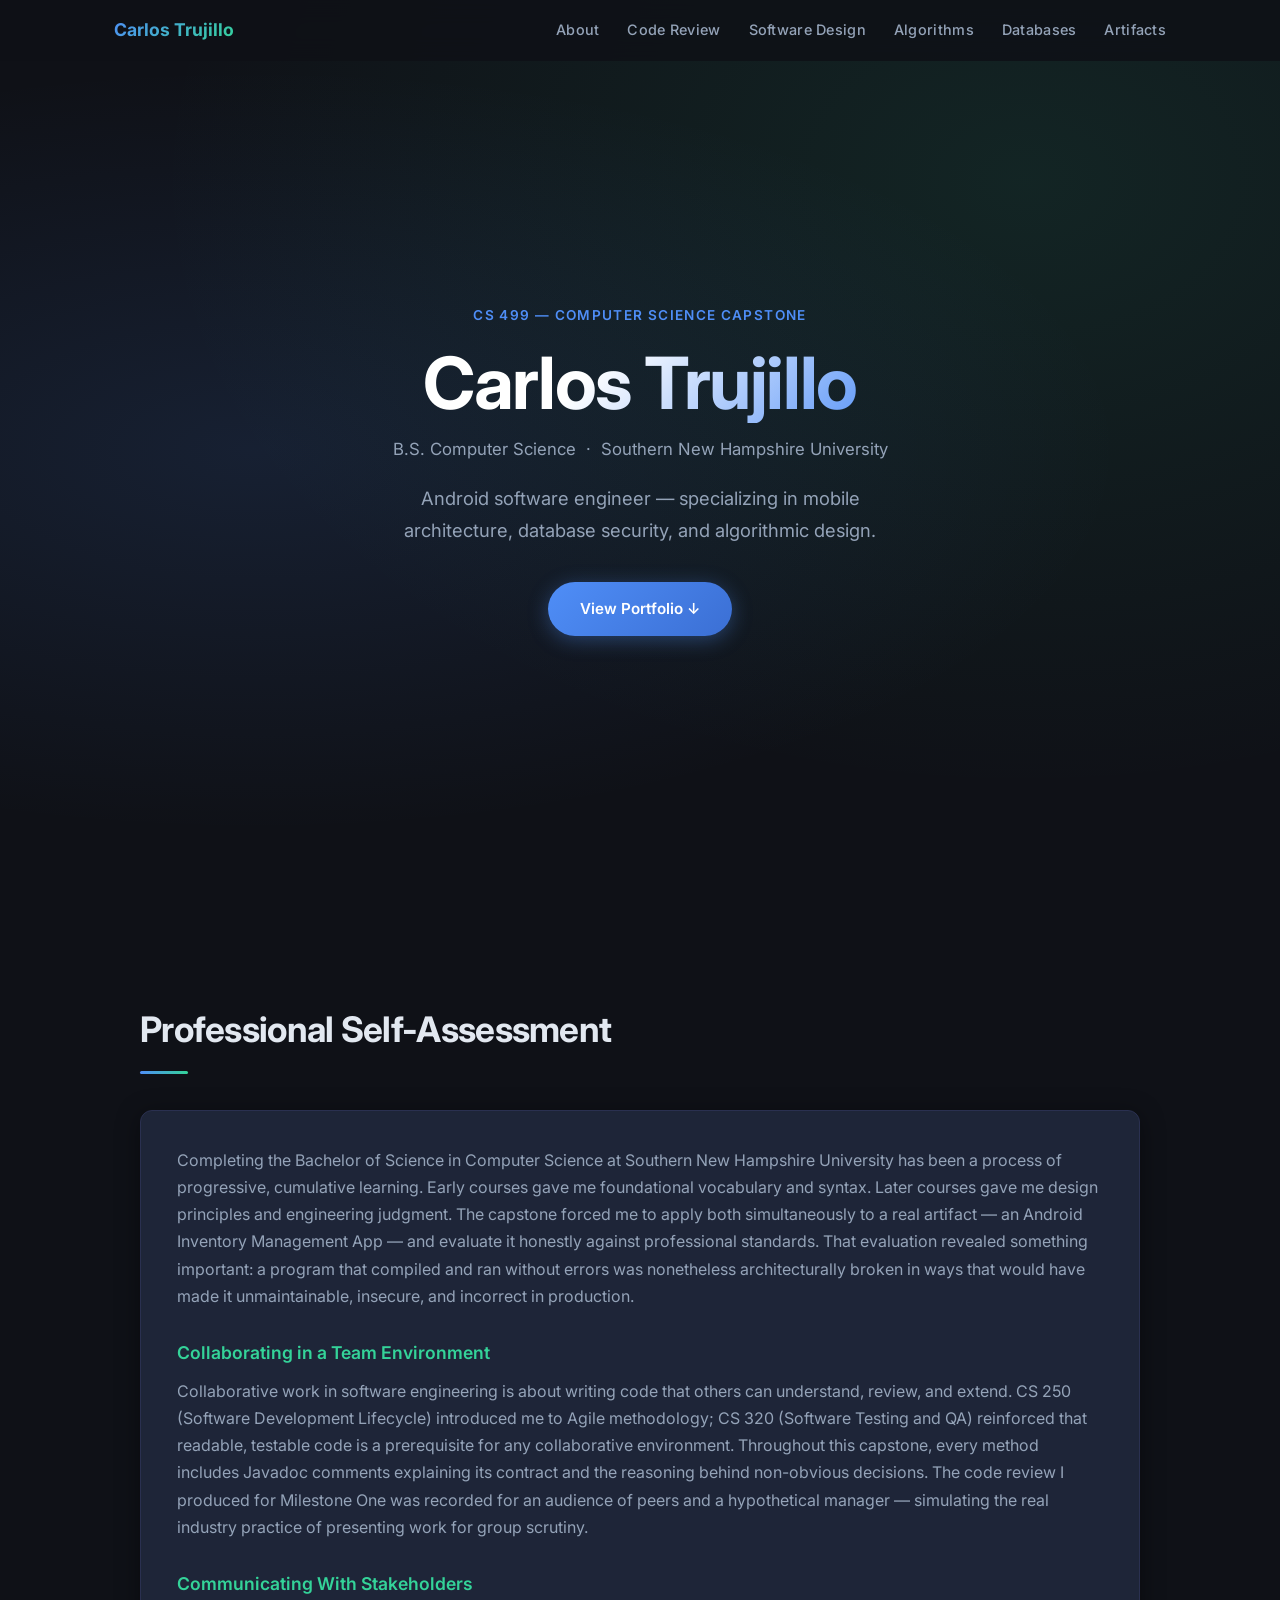
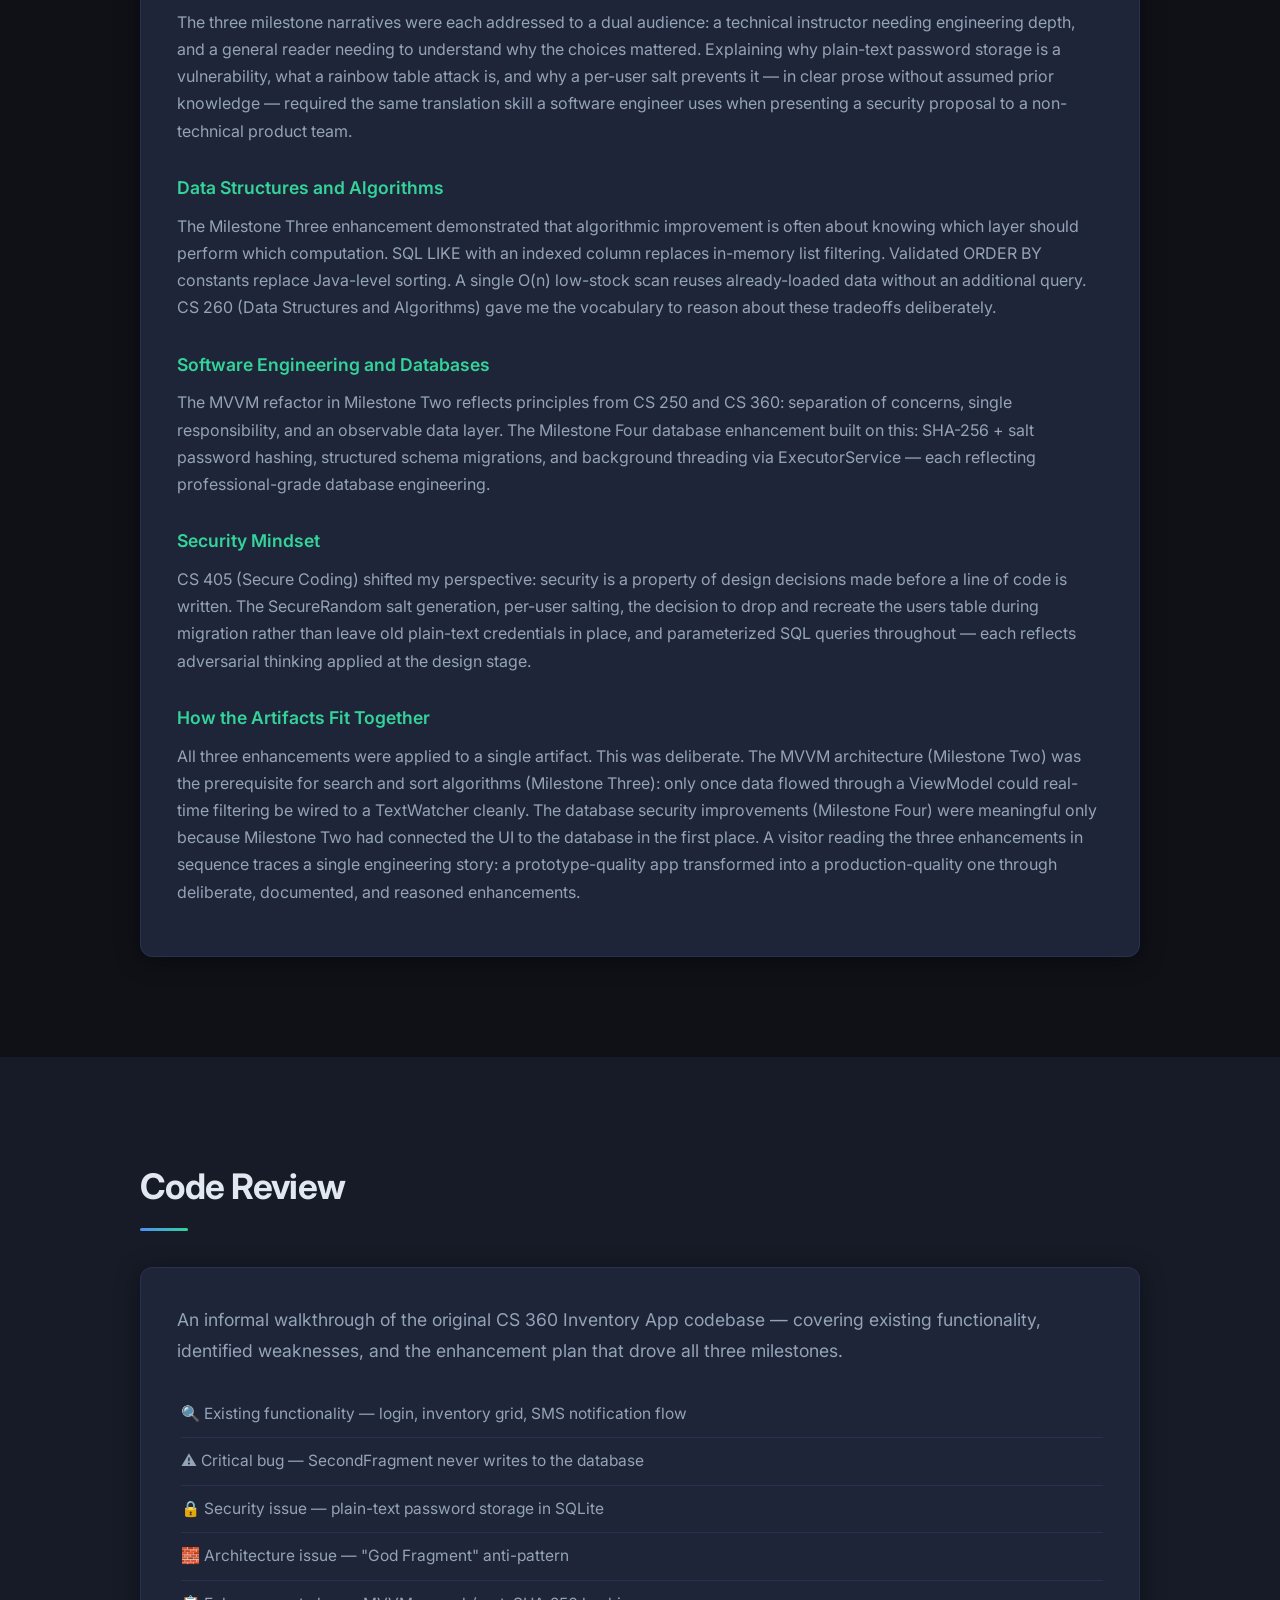
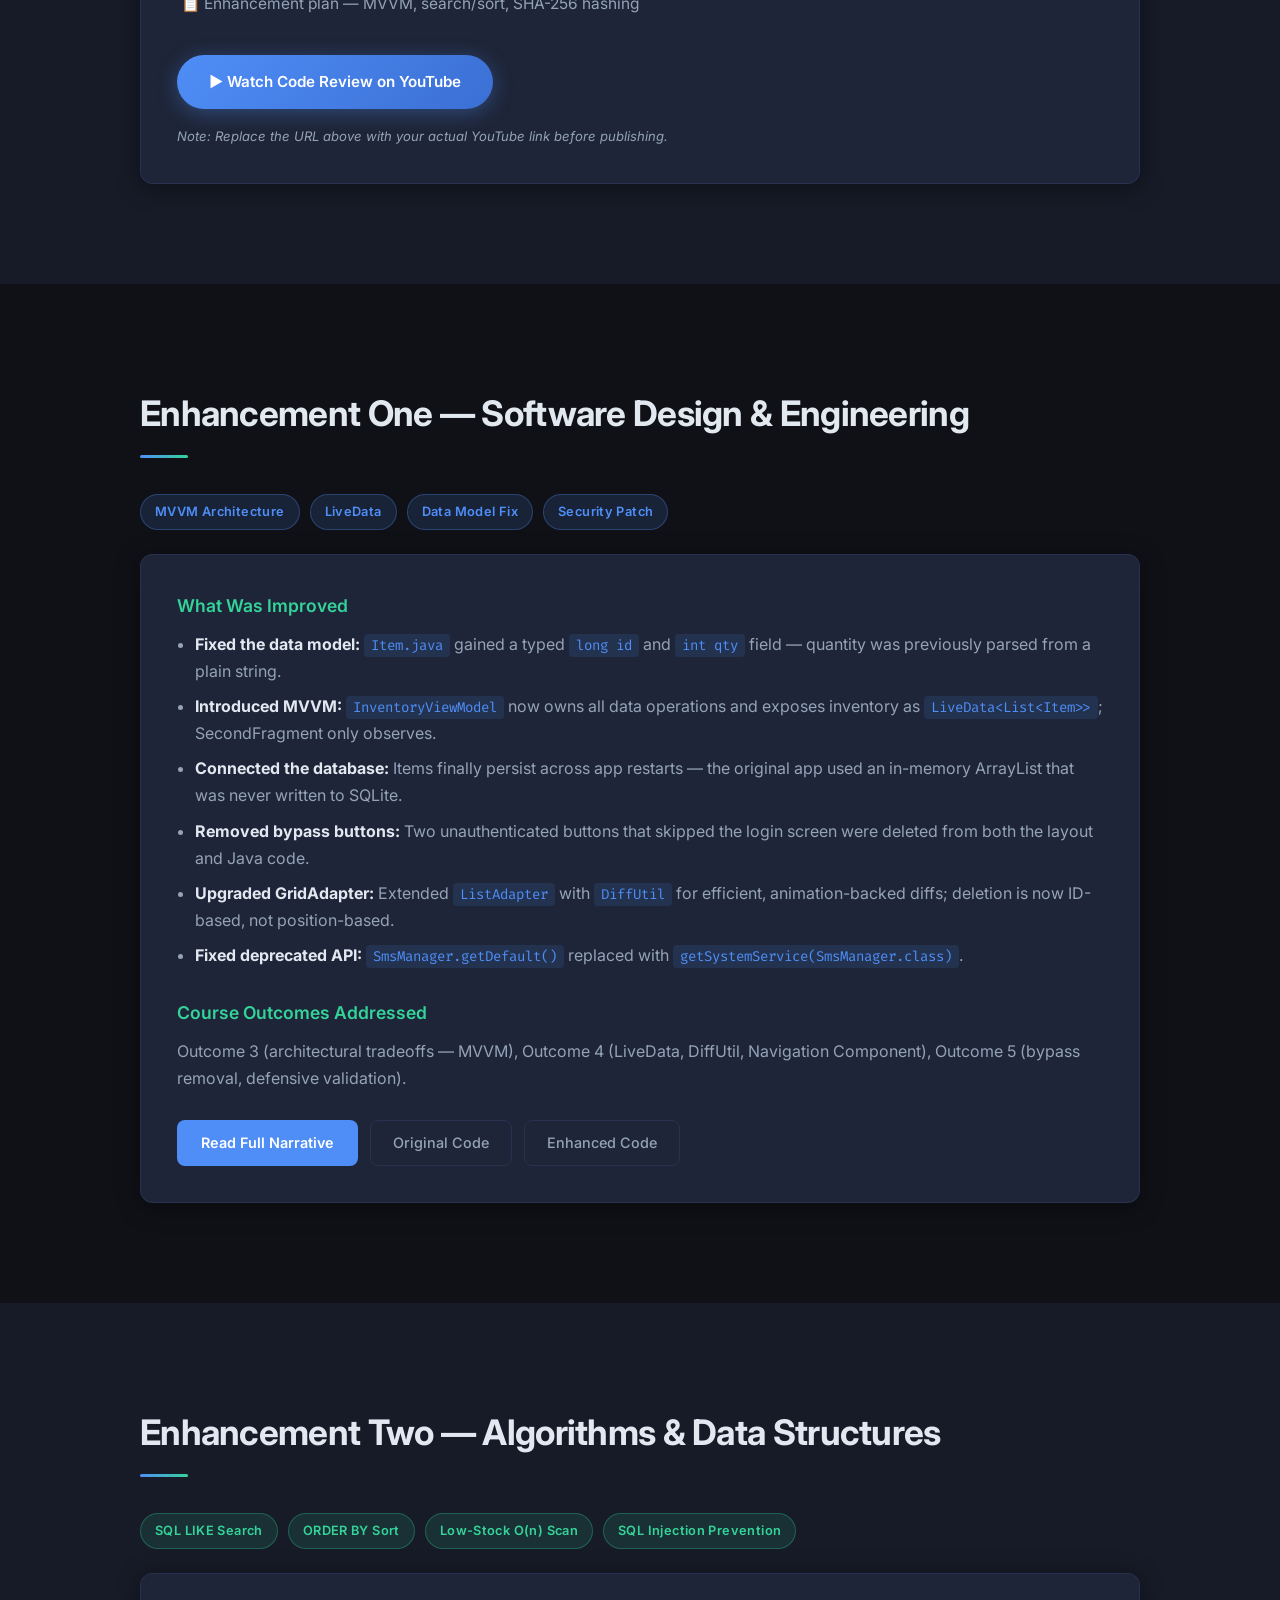
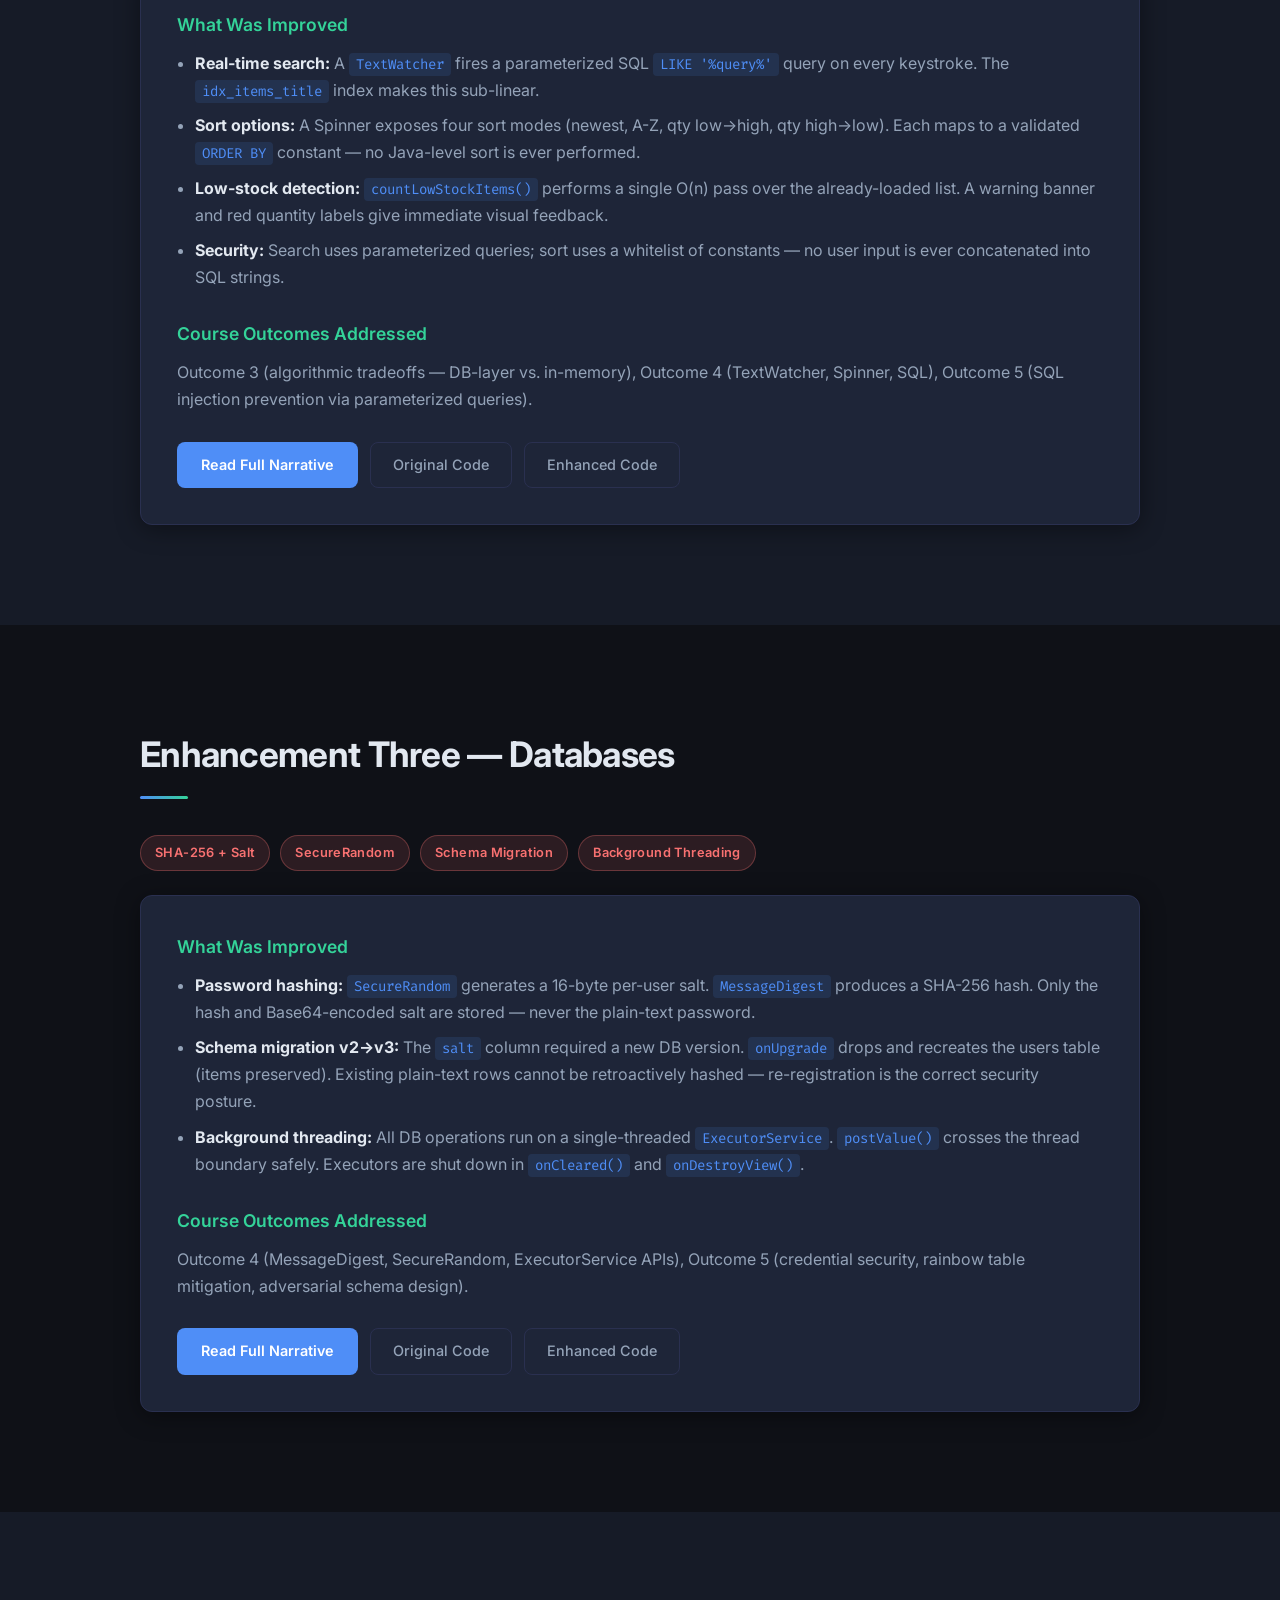
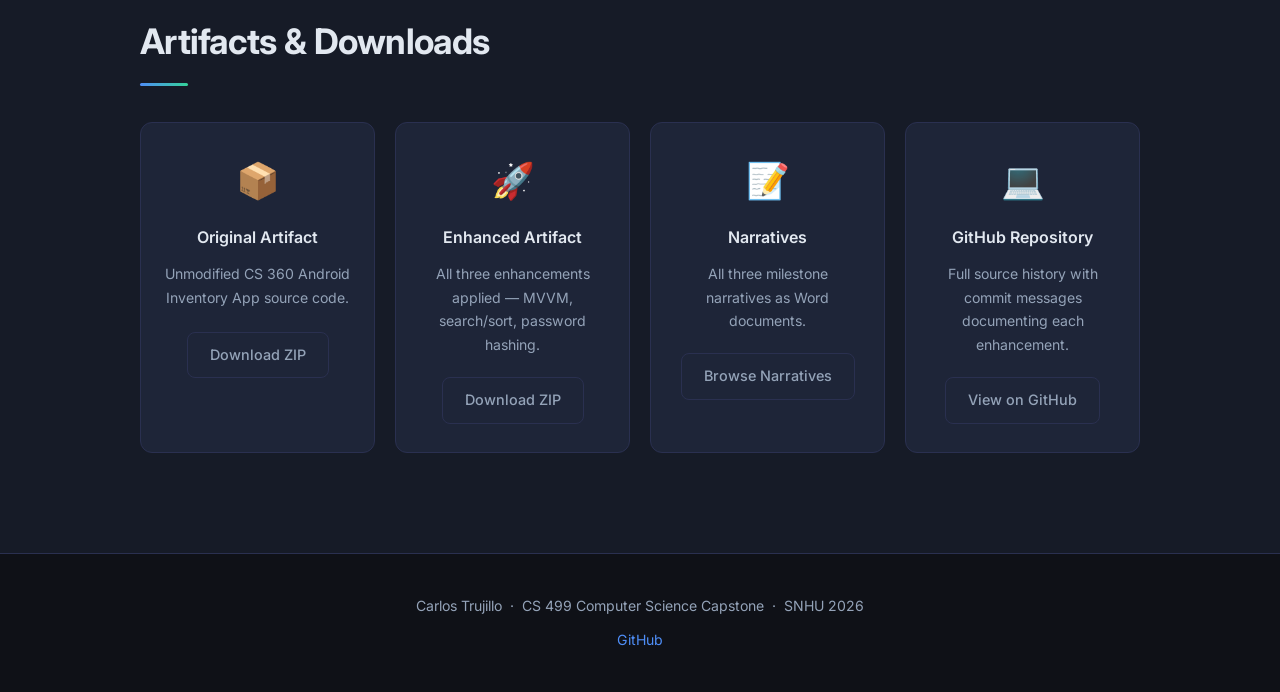
==== docs/index.html @ 8b55c172 "Fix GitHub Pages: move docs/ to repo root so /docs path resolves correctly" ====
<!DOCTYPE html>
<html lang="en">
<head>
  <meta charset="UTF-8" />
  <meta name="viewport" content="width=device-width, initial-scale=1.0" />
  <meta name="description" content="Carlos Trujillo — CS 499 Computer Science Capstone ePortfolio. Android Inventory App enhanced with MVVM, search algorithms, and database security." />
  <title>Carlos Trujillo | CS 499 ePortfolio</title>
  <link rel="preconnect" href="https://fonts.googleapis.com" />
  <link href="https://fonts.googleapis.com/css2?family=Inter:wght@300;400;600;700&family=Fira+Code:wght@400;500&display=swap" rel="stylesheet" />
  <link rel="stylesheet" href="style.css" />
</head>
<body>

  <!-- ── NAV ── -->
  <nav class="navbar" id="navbar">
    <div class="nav-inner">
      <span class="nav-brand">Carlos Trujillo</span>
      <button class="nav-toggle" id="navToggle" aria-label="Toggle menu">&#9776;</button>
      <ul class="nav-links" id="navLinks">
        <li><a href="#about">About</a></li>
        <li><a href="#code-review">Code Review</a></li>
        <li><a href="#enhancement-1">Software Design</a></li>
        <li><a href="#enhancement-2">Algorithms</a></li>
        <li><a href="#enhancement-3">Databases</a></li>
        <li><a href="#artifacts">Artifacts</a></li>
      </ul>
    </div>
  </nav>

  <!-- ── HERO ── -->
  <header class="hero">
    <div class="hero-content">
      <p class="hero-tag">CS 499 — Computer Science Capstone</p>
      <h1>Carlos Trujillo</h1>
      <p class="hero-sub">B.S. Computer Science &nbsp;·&nbsp; Southern New Hampshire University</p>
      <p class="hero-desc">
        Android software engineer — specializing in mobile architecture,
        database security, and algorithmic design.
      </p>
      <a href="#about" class="btn-primary">View Portfolio ↓</a>
    </div>
  </header>

  <!-- ── PROFESSIONAL SELF-ASSESSMENT ── -->
  <section id="about" class="section">
    <div class="container">
      <h2 class="section-title">Professional Self-Assessment</h2>
      <div class="card prose">

        <p>
          Completing the Bachelor of Science in Computer Science at Southern New Hampshire
          University has been a process of progressive, cumulative learning. Early courses
          gave me foundational vocabulary and syntax. Later courses gave me design
          principles and engineering judgment. The capstone forced me to apply both
          simultaneously to a real artifact — an Android Inventory Management App —
          and evaluate it honestly against professional standards. That evaluation revealed
          something important: a program that compiled and ran without errors was
          nonetheless architecturally broken in ways that would have made it unmaintainable,
          insecure, and incorrect in production.
        </p>

        <h3>Collaborating in a Team Environment</h3>
        <p>
          Collaborative work in software engineering is about writing code that others
          can understand, review, and extend. CS 250 (Software Development Lifecycle)
          introduced me to Agile methodology; CS 320 (Software Testing and QA) reinforced
          that readable, testable code is a prerequisite for any collaborative environment.
          Throughout this capstone, every method includes Javadoc comments explaining its
          contract and the reasoning behind non-obvious decisions. The code review I
          produced for Milestone One was recorded for an audience of peers and a
          hypothetical manager — simulating the real industry practice of presenting work
          for group scrutiny.
        </p>

        <h3>Communicating With Stakeholders</h3>
        <p>
          The three milestone narratives were each addressed to a dual audience: a
          technical instructor needing engineering depth, and a general reader needing
          to understand why the choices mattered. Explaining why plain-text password
          storage is a vulnerability, what a rainbow table attack is, and why a per-user
          salt prevents it — in clear prose without assumed prior knowledge — required
          the same translation skill a software engineer uses when presenting a security
          proposal to a non-technical product team.
        </p>

        <h3>Data Structures and Algorithms</h3>
        <p>
          The Milestone Three enhancement demonstrated that algorithmic improvement is
          often about knowing which layer should perform which computation. SQL LIKE with
          an indexed column replaces in-memory list filtering. Validated ORDER BY constants
          replace Java-level sorting. A single O(n) low-stock scan reuses already-loaded
          data without an additional query. CS 260 (Data Structures and Algorithms) gave
          me the vocabulary to reason about these tradeoffs deliberately.
        </p>

        <h3>Software Engineering and Databases</h3>
        <p>
          The MVVM refactor in Milestone Two reflects principles from CS 250 and CS 360:
          separation of concerns, single responsibility, and an observable data layer.
          The Milestone Four database enhancement built on this: SHA-256 + salt password
          hashing, structured schema migrations, and background threading via
          ExecutorService — each reflecting professional-grade database engineering.
        </p>

        <h3>Security Mindset</h3>
        <p>
          CS 405 (Secure Coding) shifted my perspective: security is a property of design
          decisions made before a line of code is written. The SecureRandom salt
          generation, per-user salting, the decision to drop and recreate the users table
          during migration rather than leave old plain-text credentials in place, and
          parameterized SQL queries throughout — each reflects adversarial thinking
          applied at the design stage.
        </p>

        <h3>How the Artifacts Fit Together</h3>
        <p>
          All three enhancements were applied to a single artifact. This was deliberate.
          The MVVM architecture (Milestone Two) was the prerequisite for search and sort
          algorithms (Milestone Three): only once data flowed through a ViewModel could
          real-time filtering be wired to a TextWatcher cleanly. The database security
          improvements (Milestone Four) were meaningful only because Milestone Two had
          connected the UI to the database in the first place. A visitor reading the
          three enhancements in sequence traces a single engineering story: a
          prototype-quality app transformed into a production-quality one through
          deliberate, documented, and reasoned enhancements.
        </p>

      </div>
    </div>
  </section>

  <!-- ── CODE REVIEW ── -->
  <section id="code-review" class="section alt">
    <div class="container">
      <h2 class="section-title">Code Review</h2>
      <div class="card">
        <p class="card-lead">
          An informal walkthrough of the original CS 360 Inventory App codebase —
          covering existing functionality, identified weaknesses, and the enhancement
          plan that drove all three milestones.
        </p>
        <ul class="review-topics">
          <li>🔍 Existing functionality — login, inventory grid, SMS notification flow</li>
          <li>⚠️ Critical bug — SecondFragment never writes to the database</li>
          <li>🔒 Security issue — plain-text password storage in SQLite</li>
          <li>🧱 Architecture issue — "God Fragment" anti-pattern</li>
          <li>📋 Enhancement plan — MVVM, search/sort, SHA-256 hashing</li>
        </ul>
        <a href="https://youtu.be/YOUR_VIDEO_ID" target="_blank" class="btn-primary" id="codeReviewBtn">
          ▶ Watch Code Review on YouTube
        </a>
        <p class="note">Note: Replace the URL above with your actual YouTube link before publishing.</p>
      </div>
    </div>
  </section>

  <!-- ── ENHANCEMENT 1: SOFTWARE DESIGN ── -->
  <section id="enhancement-1" class="section">
    <div class="container">
      <h2 class="section-title">Enhancement One — Software Design &amp; Engineering</h2>
      <div class="badge-row">
        <span class="badge badge-blue">MVVM Architecture</span>
        <span class="badge badge-blue">LiveData</span>
        <span class="badge badge-blue">Data Model Fix</span>
        <span class="badge badge-blue">Security Patch</span>
      </div>
      <div class="card prose">
        <h3>What Was Improved</h3>
        <ul>
          <li><strong>Fixed the data model:</strong> <code>Item.java</code> gained a typed <code>long id</code> and <code>int qty</code> field — quantity was previously parsed from a plain string.</li>
          <li><strong>Introduced MVVM:</strong> <code>InventoryViewModel</code> now owns all data operations and exposes inventory as <code>LiveData&lt;List&lt;Item&gt;&gt;</code>; SecondFragment only observes.</li>
          <li><strong>Connected the database:</strong> Items finally persist across app restarts — the original app used an in-memory ArrayList that was never written to SQLite.</li>
          <li><strong>Removed bypass buttons:</strong> Two unauthenticated buttons that skipped the login screen were deleted from both the layout and Java code.</li>
          <li><strong>Upgraded GridAdapter:</strong> Extended <code>ListAdapter</code> with <code>DiffUtil</code> for efficient, animation-backed diffs; deletion is now ID-based, not position-based.</li>
          <li><strong>Fixed deprecated API:</strong> <code>SmsManager.getDefault()</code> replaced with <code>getSystemService(SmsManager.class)</code>.</li>
        </ul>

        <h3>Course Outcomes Addressed</h3>
        <p>Outcome 3 (architectural tradeoffs — MVVM), Outcome 4 (LiveData, DiffUtil, Navigation Component), Outcome 5 (bypass removal, defensive validation).</p>

        <div class="btn-row">
          <a href="narratives/software-engineering.html" class="btn-secondary">Read Full Narrative</a>
          <a href="artifacts/original/" class="btn-outline">Original Code</a>
          <a href="artifacts/enhanced/" class="btn-outline">Enhanced Code</a>
        </div>
      </div>
    </div>
  </section>

  <!-- ── ENHANCEMENT 2: ALGORITHMS ── -->
  <section id="enhancement-2" class="section alt">
    <div class="container">
      <h2 class="section-title">Enhancement Two — Algorithms &amp; Data Structures</h2>
      <div class="badge-row">
        <span class="badge badge-green">SQL LIKE Search</span>
        <span class="badge badge-green">ORDER BY Sort</span>
        <span class="badge badge-green">Low-Stock O(n) Scan</span>
        <span class="badge badge-green">SQL Injection Prevention</span>
      </div>
      <div class="card prose">
        <h3>What Was Improved</h3>
        <ul>
          <li><strong>Real-time search:</strong> A <code>TextWatcher</code> fires a parameterized SQL <code>LIKE '%query%'</code> query on every keystroke. The <code>idx_items_title</code> index makes this sub-linear.</li>
          <li><strong>Sort options:</strong> A Spinner exposes four sort modes (newest, A-Z, qty low→high, qty high→low). Each maps to a validated <code>ORDER BY</code> constant — no Java-level sort is ever performed.</li>
          <li><strong>Low-stock detection:</strong> <code>countLowStockItems()</code> performs a single O(n) pass over the already-loaded list. A warning banner and red quantity labels give immediate visual feedback.</li>
          <li><strong>Security:</strong> Search uses parameterized queries; sort uses a whitelist of constants — no user input is ever concatenated into SQL strings.</li>
        </ul>

        <h3>Course Outcomes Addressed</h3>
        <p>Outcome 3 (algorithmic tradeoffs — DB-layer vs. in-memory), Outcome 4 (TextWatcher, Spinner, SQL), Outcome 5 (SQL injection prevention via parameterized queries).</p>

        <div class="btn-row">
          <a href="narratives/algorithms.html" class="btn-secondary">Read Full Narrative</a>
          <a href="artifacts/original/" class="btn-outline">Original Code</a>
          <a href="artifacts/enhanced/" class="btn-outline">Enhanced Code</a>
        </div>
      </div>
    </div>
  </section>

  <!-- ── ENHANCEMENT 3: DATABASES ── -->
  <section id="enhancement-3" class="section">
    <div class="container">
      <h2 class="section-title">Enhancement Three — Databases</h2>
      <div class="badge-row">
        <span class="badge badge-red">SHA-256 + Salt</span>
        <span class="badge badge-red">SecureRandom</span>
        <span class="badge badge-red">Schema Migration</span>
        <span class="badge badge-red">Background Threading</span>
      </div>
      <div class="card prose">
        <h3>What Was Improved</h3>
        <ul>
          <li><strong>Password hashing:</strong> <code>SecureRandom</code> generates a 16-byte per-user salt. <code>MessageDigest</code> produces a SHA-256 hash. Only the hash and Base64-encoded salt are stored — never the plain-text password.</li>
          <li><strong>Schema migration v2→v3:</strong> The <code>salt</code> column required a new DB version. <code>onUpgrade</code> drops and recreates the users table (items preserved). Existing plain-text rows cannot be retroactively hashed — re-registration is the correct security posture.</li>
          <li><strong>Background threading:</strong> All DB operations run on a single-threaded <code>ExecutorService</code>. <code>postValue()</code> crosses the thread boundary safely. Executors are shut down in <code>onCleared()</code> and <code>onDestroyView()</code>.</li>
        </ul>

        <h3>Course Outcomes Addressed</h3>
        <p>Outcome 4 (MessageDigest, SecureRandom, ExecutorService APIs), Outcome 5 (credential security, rainbow table mitigation, adversarial schema design).</p>

        <div class="btn-row">
          <a href="narratives/databases.html" class="btn-secondary">Read Full Narrative</a>
          <a href="artifacts/original/" class="btn-outline">Original Code</a>
          <a href="artifacts/enhanced/" class="btn-outline">Enhanced Code</a>
        </div>
      </div>
    </div>
  </section>

  <!-- ── ARTIFACTS DOWNLOAD ── -->
  <section id="artifacts" class="section alt">
    <div class="container">
      <h2 class="section-title">Artifacts &amp; Downloads</h2>
      <div class="artifact-grid">
        <div class="artifact-card">
          <div class="artifact-icon">📦</div>
          <h3>Original Artifact</h3>
          <p>Unmodified CS 360 Android Inventory App source code.</p>
          <a href="artifacts/CS360_Original.zip" class="btn-outline" id="originalArtifactBtn">Download ZIP</a>
        </div>
        <div class="artifact-card">
          <div class="artifact-icon">🚀</div>
          <h3>Enhanced Artifact</h3>
          <p>All three enhancements applied — MVVM, search/sort, password hashing.</p>
          <a href="artifacts/CS499_Enhanced.zip" class="btn-outline" id="enhancedArtifactBtn">Download ZIP</a>
        </div>
        <div class="artifact-card">
          <div class="artifact-icon">📝</div>
          <h3>Narratives</h3>
          <p>All three milestone narratives as Word documents.</p>
          <a href="narratives/" class="btn-outline" id="narrativesBtn">Browse Narratives</a>
        </div>
        <div class="artifact-card">
          <div class="artifact-icon">💻</div>
          <h3>GitHub Repository</h3>
          <p>Full source history with commit messages documenting each enhancement.</p>
          <a href="https://github.com/cltrujillo17/InventoryAndroid" target="_blank" class="btn-outline" id="githubBtn">View on GitHub</a>
        </div>
      </div>
    </div>
  </section>

  <!-- ── FOOTER ── -->
  <footer class="footer">
    <div class="container">
      <p>Carlos Trujillo &nbsp;·&nbsp; CS 499 Computer Science Capstone &nbsp;·&nbsp; SNHU 2026</p>
      <p class="footer-links">
        <a href="https://github.com/cltrujillo17" target="_blank">GitHub</a>
      </p>
    </div>
  </footer>

  <script>
    // Sticky nav shadow
    window.addEventListener('scroll', () => {
      document.getElementById('navbar').classList.toggle('scrolled', window.scrollY > 20);
    });
    // Mobile nav toggle
    document.getElementById('navToggle').addEventListener('click', () => {
      document.getElementById('navLinks').classList.toggle('open');
    });
    // Smooth scroll for anchor links
    document.querySelectorAll('a[href^="#"]').forEach(a => {
      a.addEventListener('click', e => {
        e.preventDefault();
        document.querySelector(a.getAttribute('href'))
          ?.scrollIntoView({ behavior: 'smooth' });
        document.getElementById('navLinks').classList.remove('open');
      });
    });
  </script>
</body>
</html>
---- docs/style.css ----
/* ═══════════════════════════════════════════════
   CS 499 ePortfolio — Carlos Trujillo
   style.css
═══════════════════════════════════════════════ */

/* ── TOKENS ── */
:root {
  --bg:           #0f1117;
  --bg-alt:       #161b27;
  --surface:      #1e2538;
  --border:       #2a3050;
  --accent:       #4f8ef7;
  --accent2:      #34d399;
  --danger:       #f87171;
  --text:         #e2e8f0;
  --text-muted:   #94a3b8;
  --font:         'Inter', system-ui, sans-serif;
  --mono:         'Fira Code', monospace;
  --radius:       12px;
  --shadow:       0 4px 24px rgba(0,0,0,.4);
  --transition:   .25s ease;
}

/* ── RESET ── */
*, *::before, *::after { box-sizing: border-box; margin: 0; padding: 0; }
html { scroll-behavior: smooth; }
body {
  font-family: var(--font);
  background: var(--bg);
  color: var(--text);
  line-height: 1.7;
  font-size: 16px;
}
a { color: var(--accent); text-decoration: none; transition: opacity var(--transition); }
a:hover { opacity: .8; }
img { max-width: 100%; }
ul { list-style: none; }

/* ── NAVBAR ── */
.navbar {
  position: fixed;
  top: 0; left: 0; right: 0;
  z-index: 100;
  background: rgba(15,17,23,.85);
  backdrop-filter: blur(12px);
  border-bottom: 1px solid transparent;
  transition: border-color var(--transition), box-shadow var(--transition);
}
.navbar.scrolled {
  border-color: var(--border);
  box-shadow: 0 2px 20px rgba(0,0,0,.5);
}
.nav-inner {
  max-width: 1100px;
  margin: 0 auto;
  padding: 0 24px;
  height: 60px;
  display: flex;
  align-items: center;
  justify-content: space-between;
}
.nav-brand {
  font-weight: 700;
  font-size: 1.1rem;
  background: linear-gradient(135deg, var(--accent), var(--accent2));
  -webkit-background-clip: text;
  -webkit-text-fill-color: transparent;
}
.nav-links {
  display: flex;
  gap: 28px;
}
.nav-links a {
  color: var(--text-muted);
  font-size: .9rem;
  font-weight: 500;
  letter-spacing: .02em;
}
.nav-links a:hover { color: var(--text); opacity: 1; }
.nav-toggle {
  display: none;
  background: none;
  border: none;
  color: var(--text);
  font-size: 1.4rem;
  cursor: pointer;
}

/* ── HERO ── */
.hero {
  min-height: 100vh;
  display: flex;
  align-items: center;
  justify-content: center;
  text-align: center;
  padding: 100px 24px 60px;
  background:
    radial-gradient(ellipse at 20% 50%, rgba(79,142,247,.12) 0%, transparent 60%),
    radial-gradient(ellipse at 80% 20%, rgba(52,211,153,.10) 0%, transparent 60%),
    var(--bg);
}
.hero-content { max-width: 700px; }
.hero-tag {
  font-size: .85rem;
  font-weight: 600;
  letter-spacing: .1em;
  text-transform: uppercase;
  color: var(--accent);
  margin-bottom: 16px;
}
.hero h1 {
  font-size: clamp(2.5rem, 6vw, 4.5rem);
  font-weight: 700;
  letter-spacing: -.02em;
  line-height: 1.1;
  margin-bottom: 12px;
  background: linear-gradient(135deg, #fff 40%, var(--accent));
  -webkit-background-clip: text;
  -webkit-text-fill-color: transparent;
}
.hero-sub {
  font-size: 1.05rem;
  color: var(--text-muted);
  margin-bottom: 20px;
}
.hero-desc {
  font-size: 1.15rem;
  color: var(--text-muted);
  max-width: 520px;
  margin: 0 auto 36px;
}

/* ── BUTTONS ── */
.btn-primary {
  display: inline-block;
  padding: 14px 32px;
  border-radius: 50px;
  font-weight: 600;
  font-size: .95rem;
  background: linear-gradient(135deg, var(--accent), #3b6fd4);
  color: #fff;
  box-shadow: 0 4px 20px rgba(79,142,247,.35);
  transition: transform var(--transition), box-shadow var(--transition);
}
.btn-primary:hover {
  transform: translateY(-2px);
  box-shadow: 0 8px 30px rgba(79,142,247,.5);
  opacity: 1;
  color: #fff;
}
.btn-secondary {
  display: inline-block;
  padding: 11px 24px;
  border-radius: 8px;
  font-weight: 600;
  font-size: .9rem;
  background: var(--accent);
  color: #fff;
  transition: opacity var(--transition);
}
.btn-outline {
  display: inline-block;
  padding: 10px 22px;
  border-radius: 8px;
  font-weight: 500;
  font-size: .9rem;
  border: 1.5px solid var(--border);
  color: var(--text-muted);
  transition: border-color var(--transition), color var(--transition);
}
.btn-outline:hover { border-color: var(--accent); color: var(--accent); opacity: 1; }
.btn-row { display: flex; flex-wrap: wrap; gap: 12px; margin-top: 28px; }

/* ── SECTIONS ── */
.section    { padding: 100px 24px; }
.section.alt { background: var(--bg-alt); }
.container  { max-width: 1000px; margin: 0 auto; }
.section-title {
  font-size: clamp(1.6rem, 3.5vw, 2.2rem);
  font-weight: 700;
  margin-bottom: 36px;
  letter-spacing: -.02em;
  position: relative;
  padding-bottom: 14px;
}
.section-title::after {
  content: '';
  position: absolute;
  bottom: 0; left: 0;
  width: 48px; height: 3px;
  border-radius: 2px;
  background: linear-gradient(90deg, var(--accent), var(--accent2));
}

/* ── CARDS ── */
.card {
  background: var(--surface);
  border: 1px solid var(--border);
  border-radius: var(--radius);
  padding: 36px;
  box-shadow: var(--shadow);
}
.card-lead {
  font-size: 1.1rem;
  color: var(--text-muted);
  margin-bottom: 24px;
  line-height: 1.8;
}

/* ── PROSE ── */
.prose h3 {
  font-size: 1.1rem;
  font-weight: 600;
  color: var(--accent2);
  margin: 28px 0 10px;
}
.prose h3:first-child { margin-top: 0; }
.prose p  { color: var(--text-muted); margin-bottom: 14px; }
.prose ul { margin: 8px 0 14px 18px; list-style: disc; }
.prose li { color: var(--text-muted); margin-bottom: 8px; }
.prose strong { color: var(--text); }
.prose code {
  font-family: var(--mono);
  background: rgba(79,142,247,.12);
  color: var(--accent);
  padding: 2px 7px;
  border-radius: 4px;
  font-size: .88em;
}

/* ── BADGES ── */
.badge-row { display: flex; flex-wrap: wrap; gap: 10px; margin-bottom: 24px; }
.badge {
  padding: 6px 14px;
  border-radius: 50px;
  font-size: .8rem;
  font-weight: 600;
  letter-spacing: .03em;
}
.badge-blue  { background: rgba(79,142,247,.15);  color: var(--accent);  border: 1px solid rgba(79,142,247,.3); }
.badge-green { background: rgba(52,211,153,.12);  color: var(--accent2); border: 1px solid rgba(52,211,153,.3); }
.badge-red   { background: rgba(248,113,113,.12); color: var(--danger);  border: 1px solid rgba(248,113,113,.3); }

/* ── CODE REVIEW TOPICS ── */
.review-topics { margin: 16px 0 28px; padding-left: 4px; }
.review-topics li {
  padding: 10px 0;
  border-bottom: 1px solid var(--border);
  color: var(--text-muted);
  font-size: .97rem;
}
.review-topics li:last-child { border-bottom: none; }
.note { margin-top: 16px; font-size: .82rem; color: var(--text-muted); font-style: italic; }

/* ── ARTIFACT GRID ── */
.artifact-grid {
  display: grid;
  grid-template-columns: repeat(auto-fit, minmax(220px, 1fr));
  gap: 20px;
}
.artifact-card {
  background: var(--surface);
  border: 1px solid var(--border);
  border-radius: var(--radius);
  padding: 28px 24px;
  text-align: center;
  transition: border-color var(--transition), transform var(--transition);
}
.artifact-card:hover { border-color: var(--accent); transform: translateY(-4px); }
.artifact-icon { font-size: 2.2rem; margin-bottom: 14px; }
.artifact-card h3 { font-size: 1rem; font-weight: 600; margin-bottom: 10px; }
.artifact-card p { font-size: .88rem; color: var(--text-muted); margin-bottom: 20px; min-height: 50px; }

/* ── FOOTER ── */
.footer {
  background: var(--bg);
  border-top: 1px solid var(--border);
  padding: 40px 24px;
  text-align: center;
  color: var(--text-muted);
  font-size: .88rem;
}
.footer-links { margin-top: 10px; }
.footer-links a { color: var(--accent); }

/* ── RESPONSIVE ── */
@media (max-width: 640px) {
  .nav-links { display: none; flex-direction: column; position: absolute; top: 60px; left: 0; right: 0; background: var(--bg-alt); padding: 20px 24px; border-bottom: 1px solid var(--border); gap: 18px; }
  .nav-links.open { display: flex; }
  .nav-toggle { display: block; }
  .section { padding: 70px 20px; }
  .card { padding: 24px; }
  .btn-row { flex-direction: column; }
}
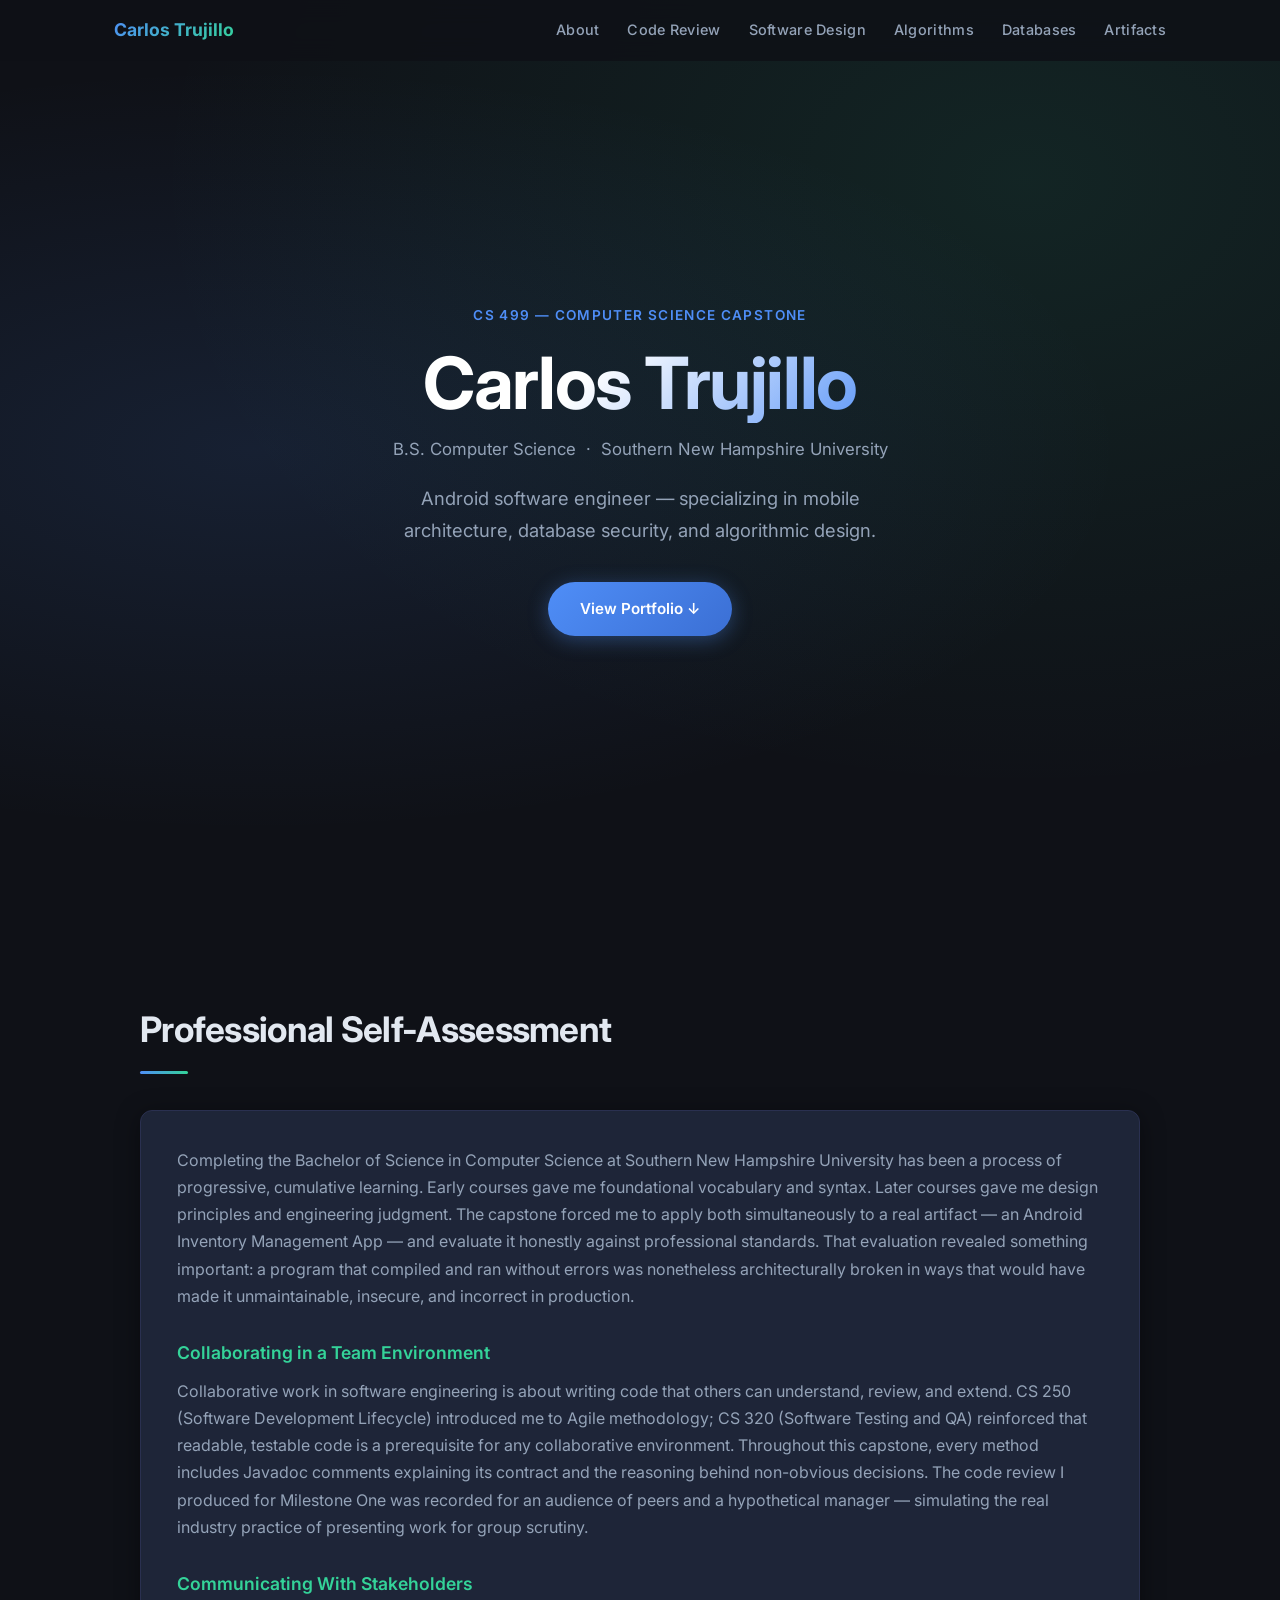
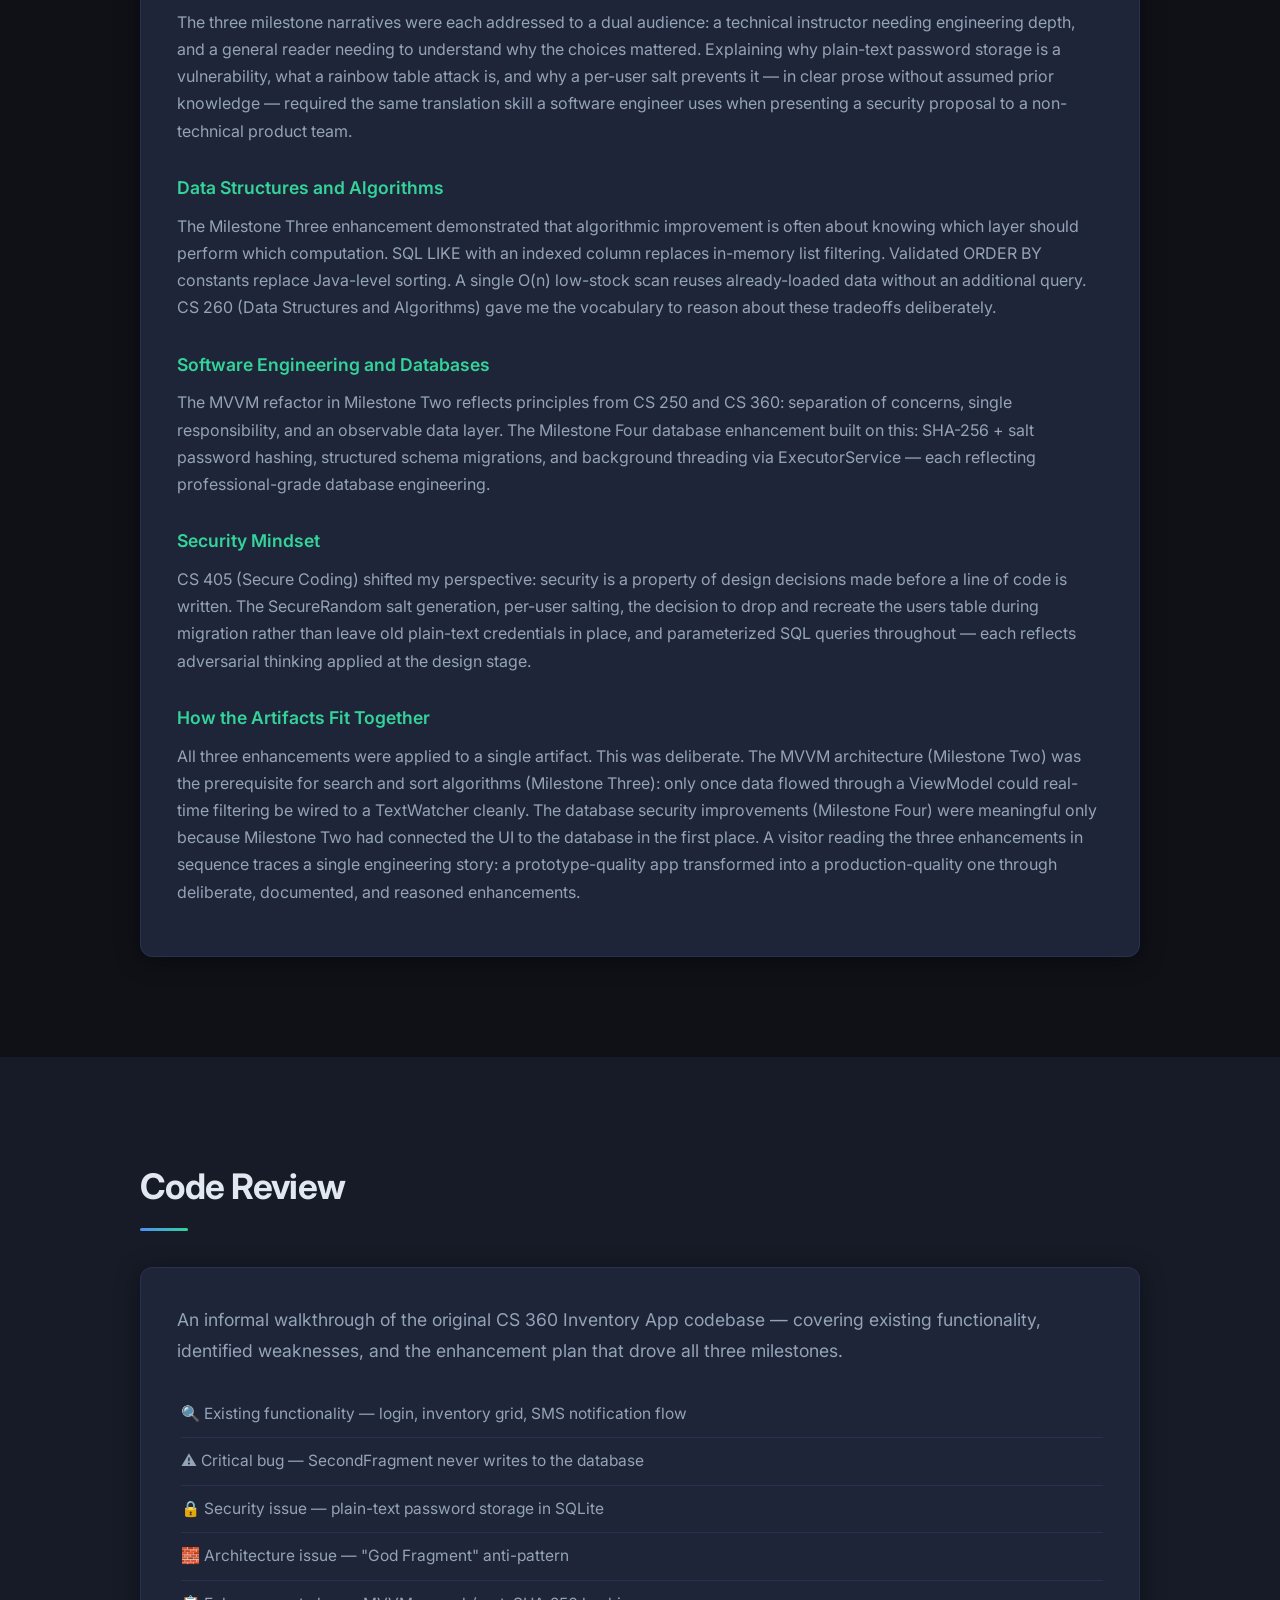
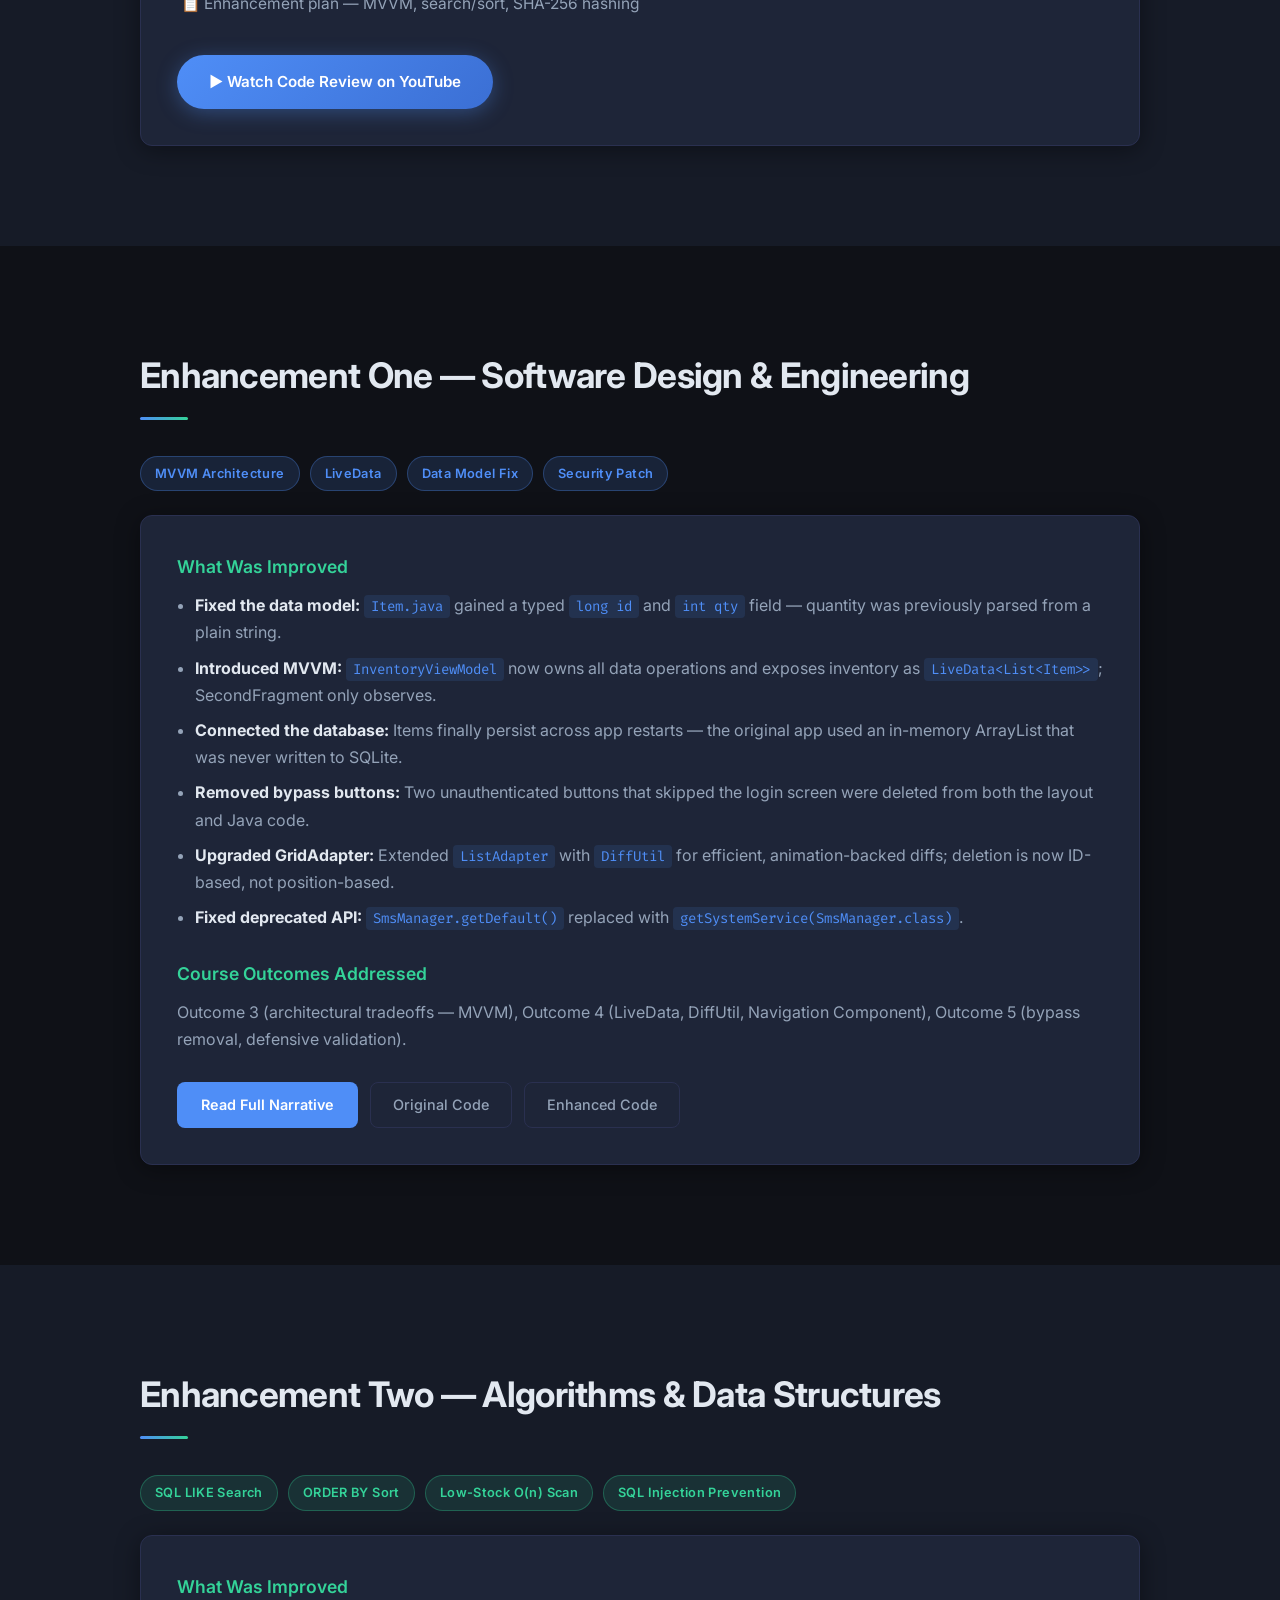
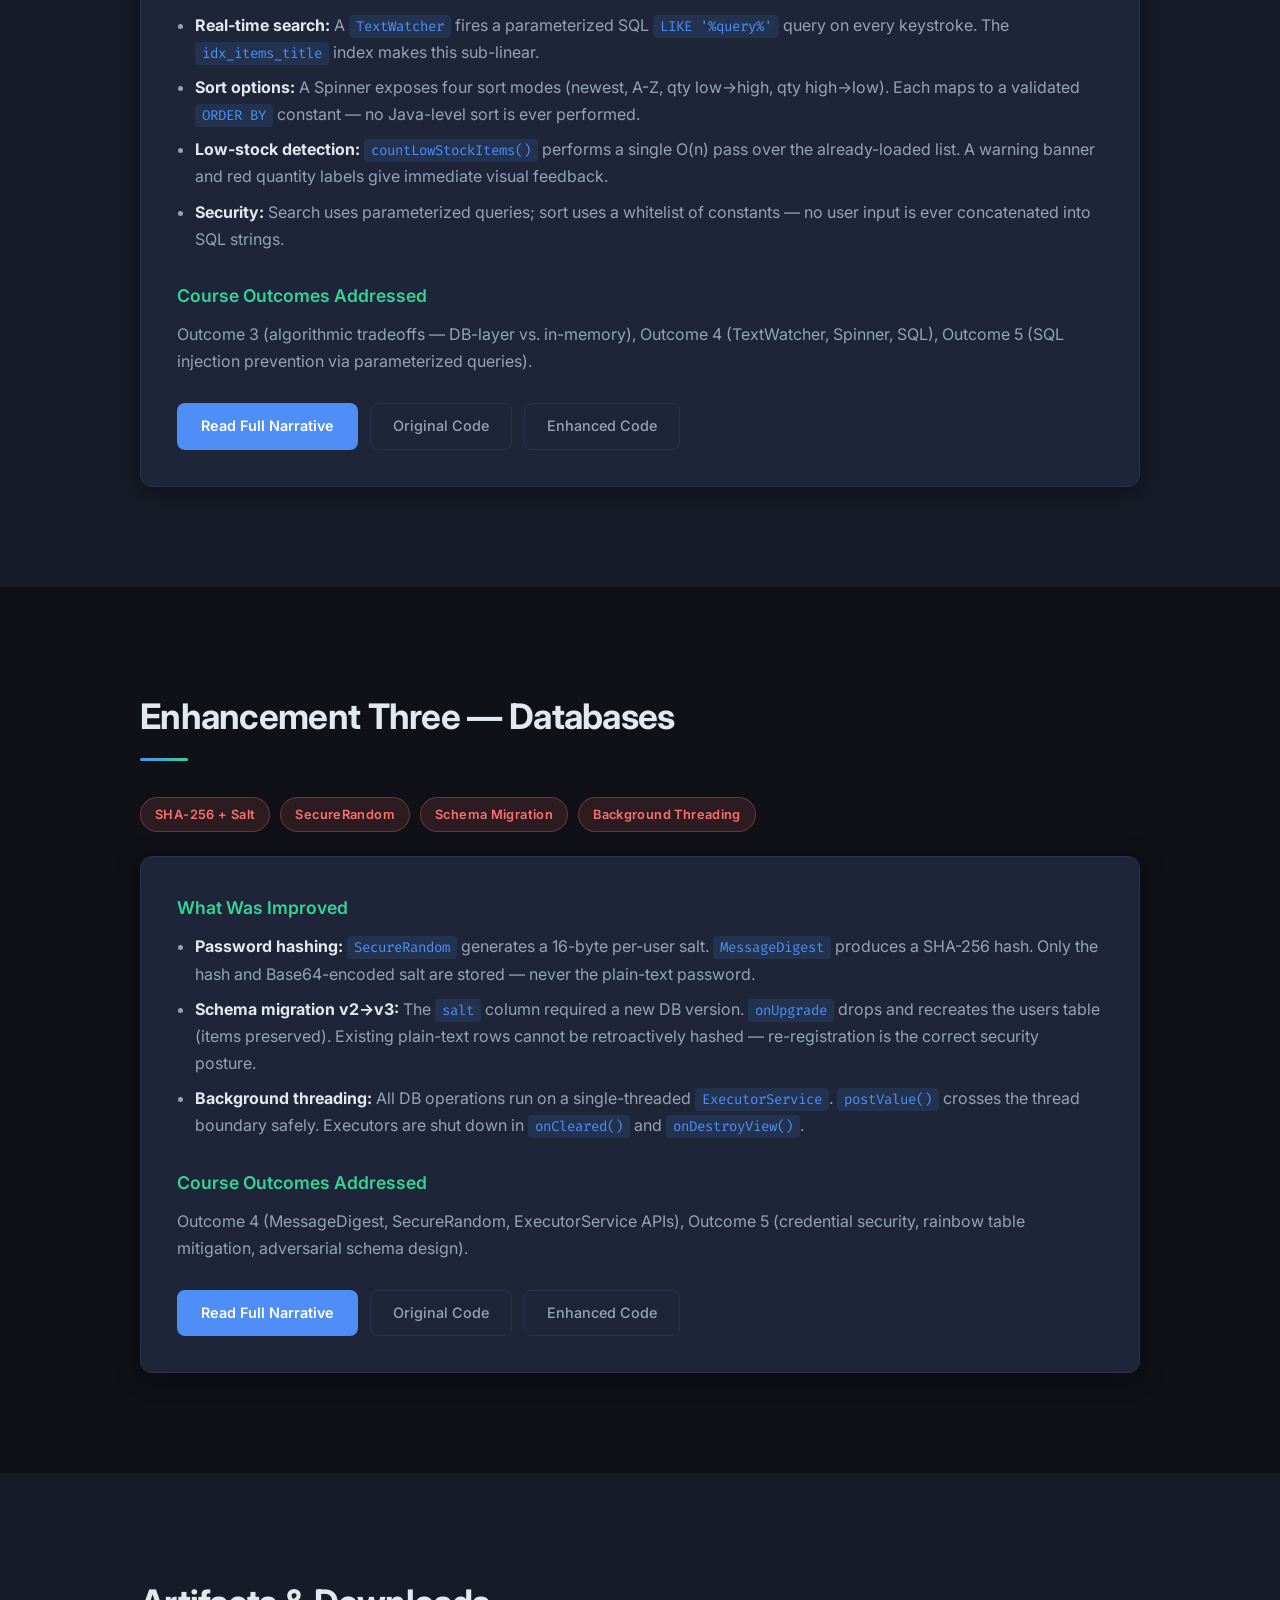
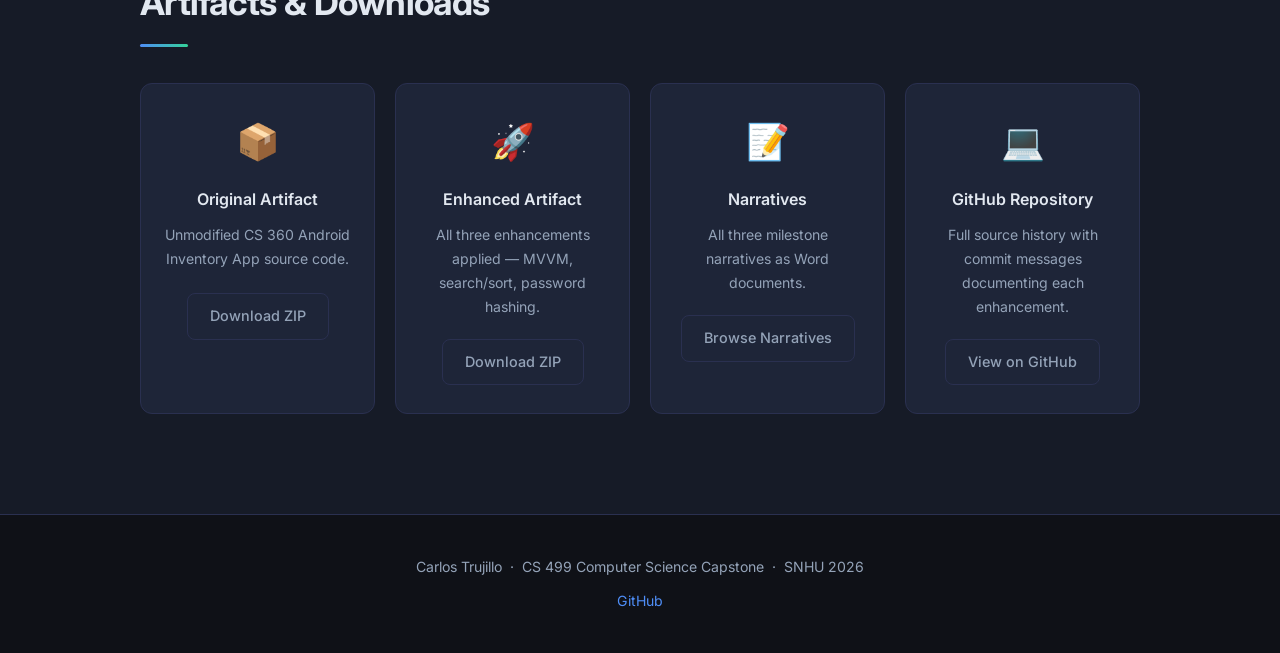
==== commit 5ed28616: "Final project: GitHub Pages ePortfolio, professional self-assessment, and narratives - Move ePortfol" ====
--- a/docs/index.html
+++ b/docs/index.html
@@ -1,14 +1,19 @@
 <!DOCTYPE html>
 <html lang="en">
+
 <head>
   <meta charset="UTF-8" />
   <meta name="viewport" content="width=device-width, initial-scale=1.0" />
-  <meta name="description" content="Carlos Trujillo — CS 499 Computer Science Capstone ePortfolio. Android Inventory App enhanced with MVVM, search algorithms, and database security." />
+  <meta name="description"
+    content="Carlos Trujillo — CS 499 Computer Science Capstone ePortfolio. Android Inventory App enhanced with MVVM, search algorithms, and database security." />
   <title>Carlos Trujillo | CS 499 ePortfolio</title>
   <link rel="preconnect" href="https://fonts.googleapis.com" />
-  <link href="https://fonts.googleapis.com/css2?family=Inter:wght@300;400;600;700&family=Fira+Code:wght@400;500&display=swap" rel="stylesheet" />
+  <link
+    href="https://fonts.googleapis.com/css2?family=Inter:wght@300;400;600;700&family=Fira+Code:wght@400;500&display=swap"
+    rel="stylesheet" />
   <link rel="stylesheet" href="style.css" />
 </head>
+
 <body>
 
   <!-- ── NAV ── -->
@@ -146,10 +151,9 @@
           <li>🧱 Architecture issue — "God Fragment" anti-pattern</li>
           <li>📋 Enhancement plan — MVVM, search/sort, SHA-256 hashing</li>
         </ul>
-        <a href="https://youtu.be/YOUR_VIDEO_ID" target="_blank" class="btn-primary" id="codeReviewBtn">
+        <a href="https://youtu.be/Pn3RG1BJJCE" target="_blank" class="btn-primary" id="codeReviewBtn">
           ▶ Watch Code Review on YouTube
         </a>
-        <p class="note">Note: Replace the URL above with your actual YouTube link before publishing.</p>
       </div>
     </div>
   </section>
@@ -167,16 +171,23 @@
       <div class="card prose">
         <h3>What Was Improved</h3>
         <ul>
-          <li><strong>Fixed the data model:</strong> <code>Item.java</code> gained a typed <code>long id</code> and <code>int qty</code> field — quantity was previously parsed from a plain string.</li>
-          <li><strong>Introduced MVVM:</strong> <code>InventoryViewModel</code> now owns all data operations and exposes inventory as <code>LiveData&lt;List&lt;Item&gt;&gt;</code>; SecondFragment only observes.</li>
-          <li><strong>Connected the database:</strong> Items finally persist across app restarts — the original app used an in-memory ArrayList that was never written to SQLite.</li>
-          <li><strong>Removed bypass buttons:</strong> Two unauthenticated buttons that skipped the login screen were deleted from both the layout and Java code.</li>
-          <li><strong>Upgraded GridAdapter:</strong> Extended <code>ListAdapter</code> with <code>DiffUtil</code> for efficient, animation-backed diffs; deletion is now ID-based, not position-based.</li>
-          <li><strong>Fixed deprecated API:</strong> <code>SmsManager.getDefault()</code> replaced with <code>getSystemService(SmsManager.class)</code>.</li>
+          <li><strong>Fixed the data model:</strong> <code>Item.java</code> gained a typed <code>long id</code> and
+            <code>int qty</code> field — quantity was previously parsed from a plain string.</li>
+          <li><strong>Introduced MVVM:</strong> <code>InventoryViewModel</code> now owns all data operations and exposes
+            inventory as <code>LiveData&lt;List&lt;Item&gt;&gt;</code>; SecondFragment only observes.</li>
+          <li><strong>Connected the database:</strong> Items finally persist across app restarts — the original app used
+            an in-memory ArrayList that was never written to SQLite.</li>
+          <li><strong>Removed bypass buttons:</strong> Two unauthenticated buttons that skipped the login screen were
+            deleted from both the layout and Java code.</li>
+          <li><strong>Upgraded GridAdapter:</strong> Extended <code>ListAdapter</code> with <code>DiffUtil</code> for
+            efficient, animation-backed diffs; deletion is now ID-based, not position-based.</li>
+          <li><strong>Fixed deprecated API:</strong> <code>SmsManager.getDefault()</code> replaced with
+            <code>getSystemService(SmsManager.class)</code>.</li>
         </ul>
 
         <h3>Course Outcomes Addressed</h3>
-        <p>Outcome 3 (architectural tradeoffs — MVVM), Outcome 4 (LiveData, DiffUtil, Navigation Component), Outcome 5 (bypass removal, defensive validation).</p>
+        <p>Outcome 3 (architectural tradeoffs — MVVM), Outcome 4 (LiveData, DiffUtil, Navigation Component), Outcome 5
+          (bypass removal, defensive validation).</p>
 
         <div class="btn-row">
           <a href="narratives/software-engineering.html" class="btn-secondary">Read Full Narrative</a>
@@ -200,14 +211,21 @@
       <div class="card prose">
         <h3>What Was Improved</h3>
         <ul>
-          <li><strong>Real-time search:</strong> A <code>TextWatcher</code> fires a parameterized SQL <code>LIKE '%query%'</code> query on every keystroke. The <code>idx_items_title</code> index makes this sub-linear.</li>
-          <li><strong>Sort options:</strong> A Spinner exposes four sort modes (newest, A-Z, qty low→high, qty high→low). Each maps to a validated <code>ORDER BY</code> constant — no Java-level sort is ever performed.</li>
-          <li><strong>Low-stock detection:</strong> <code>countLowStockItems()</code> performs a single O(n) pass over the already-loaded list. A warning banner and red quantity labels give immediate visual feedback.</li>
-          <li><strong>Security:</strong> Search uses parameterized queries; sort uses a whitelist of constants — no user input is ever concatenated into SQL strings.</li>
+          <li><strong>Real-time search:</strong> A <code>TextWatcher</code> fires a parameterized SQL
+            <code>LIKE '%query%'</code> query on every keystroke. The <code>idx_items_title</code> index makes this
+            sub-linear.</li>
+          <li><strong>Sort options:</strong> A Spinner exposes four sort modes (newest, A-Z, qty low→high, qty
+            high→low). Each maps to a validated <code>ORDER BY</code> constant — no Java-level sort is ever performed.
+          </li>
+          <li><strong>Low-stock detection:</strong> <code>countLowStockItems()</code> performs a single O(n) pass over
+            the already-loaded list. A warning banner and red quantity labels give immediate visual feedback.</li>
+          <li><strong>Security:</strong> Search uses parameterized queries; sort uses a whitelist of constants — no user
+            input is ever concatenated into SQL strings.</li>
         </ul>
 
         <h3>Course Outcomes Addressed</h3>
-        <p>Outcome 3 (algorithmic tradeoffs — DB-layer vs. in-memory), Outcome 4 (TextWatcher, Spinner, SQL), Outcome 5 (SQL injection prevention via parameterized queries).</p>
+        <p>Outcome 3 (algorithmic tradeoffs — DB-layer vs. in-memory), Outcome 4 (TextWatcher, Spinner, SQL), Outcome 5
+          (SQL injection prevention via parameterized queries).</p>
 
         <div class="btn-row">
           <a href="narratives/algorithms.html" class="btn-secondary">Read Full Narrative</a>
@@ -231,13 +249,20 @@
       <div class="card prose">
         <h3>What Was Improved</h3>
         <ul>
-          <li><strong>Password hashing:</strong> <code>SecureRandom</code> generates a 16-byte per-user salt. <code>MessageDigest</code> produces a SHA-256 hash. Only the hash and Base64-encoded salt are stored — never the plain-text password.</li>
-          <li><strong>Schema migration v2→v3:</strong> The <code>salt</code> column required a new DB version. <code>onUpgrade</code> drops and recreates the users table (items preserved). Existing plain-text rows cannot be retroactively hashed — re-registration is the correct security posture.</li>
-          <li><strong>Background threading:</strong> All DB operations run on a single-threaded <code>ExecutorService</code>. <code>postValue()</code> crosses the thread boundary safely. Executors are shut down in <code>onCleared()</code> and <code>onDestroyView()</code>.</li>
+          <li><strong>Password hashing:</strong> <code>SecureRandom</code> generates a 16-byte per-user salt.
+            <code>MessageDigest</code> produces a SHA-256 hash. Only the hash and Base64-encoded salt are stored — never
+            the plain-text password.</li>
+          <li><strong>Schema migration v2→v3:</strong> The <code>salt</code> column required a new DB version.
+            <code>onUpgrade</code> drops and recreates the users table (items preserved). Existing plain-text rows
+            cannot be retroactively hashed — re-registration is the correct security posture.</li>
+          <li><strong>Background threading:</strong> All DB operations run on a single-threaded
+            <code>ExecutorService</code>. <code>postValue()</code> crosses the thread boundary safely. Executors are
+            shut down in <code>onCleared()</code> and <code>onDestroyView()</code>.</li>
         </ul>
 
         <h3>Course Outcomes Addressed</h3>
-        <p>Outcome 4 (MessageDigest, SecureRandom, ExecutorService APIs), Outcome 5 (credential security, rainbow table mitigation, adversarial schema design).</p>
+        <p>Outcome 4 (MessageDigest, SecureRandom, ExecutorService APIs), Outcome 5 (credential security, rainbow table
+          mitigation, adversarial schema design).</p>
 
         <div class="btn-row">
           <a href="narratives/databases.html" class="btn-secondary">Read Full Narrative</a>
@@ -275,7 +300,8 @@
           <div class="artifact-icon">💻</div>
           <h3>GitHub Repository</h3>
           <p>Full source history with commit messages documenting each enhancement.</p>
-          <a href="https://github.com/cltrujillo17/InventoryAndroid" target="_blank" class="btn-outline" id="githubBtn">View on GitHub</a>
+          <a href="https://github.com/cltrujillo17/InventoryAndroid" target="_blank" class="btn-outline"
+            id="githubBtn">View on GitHub</a>
         </div>
       </div>
     </div>
@@ -311,4 +337,5 @@
     });
   </script>
 </body>
-</html>
+
+</html>
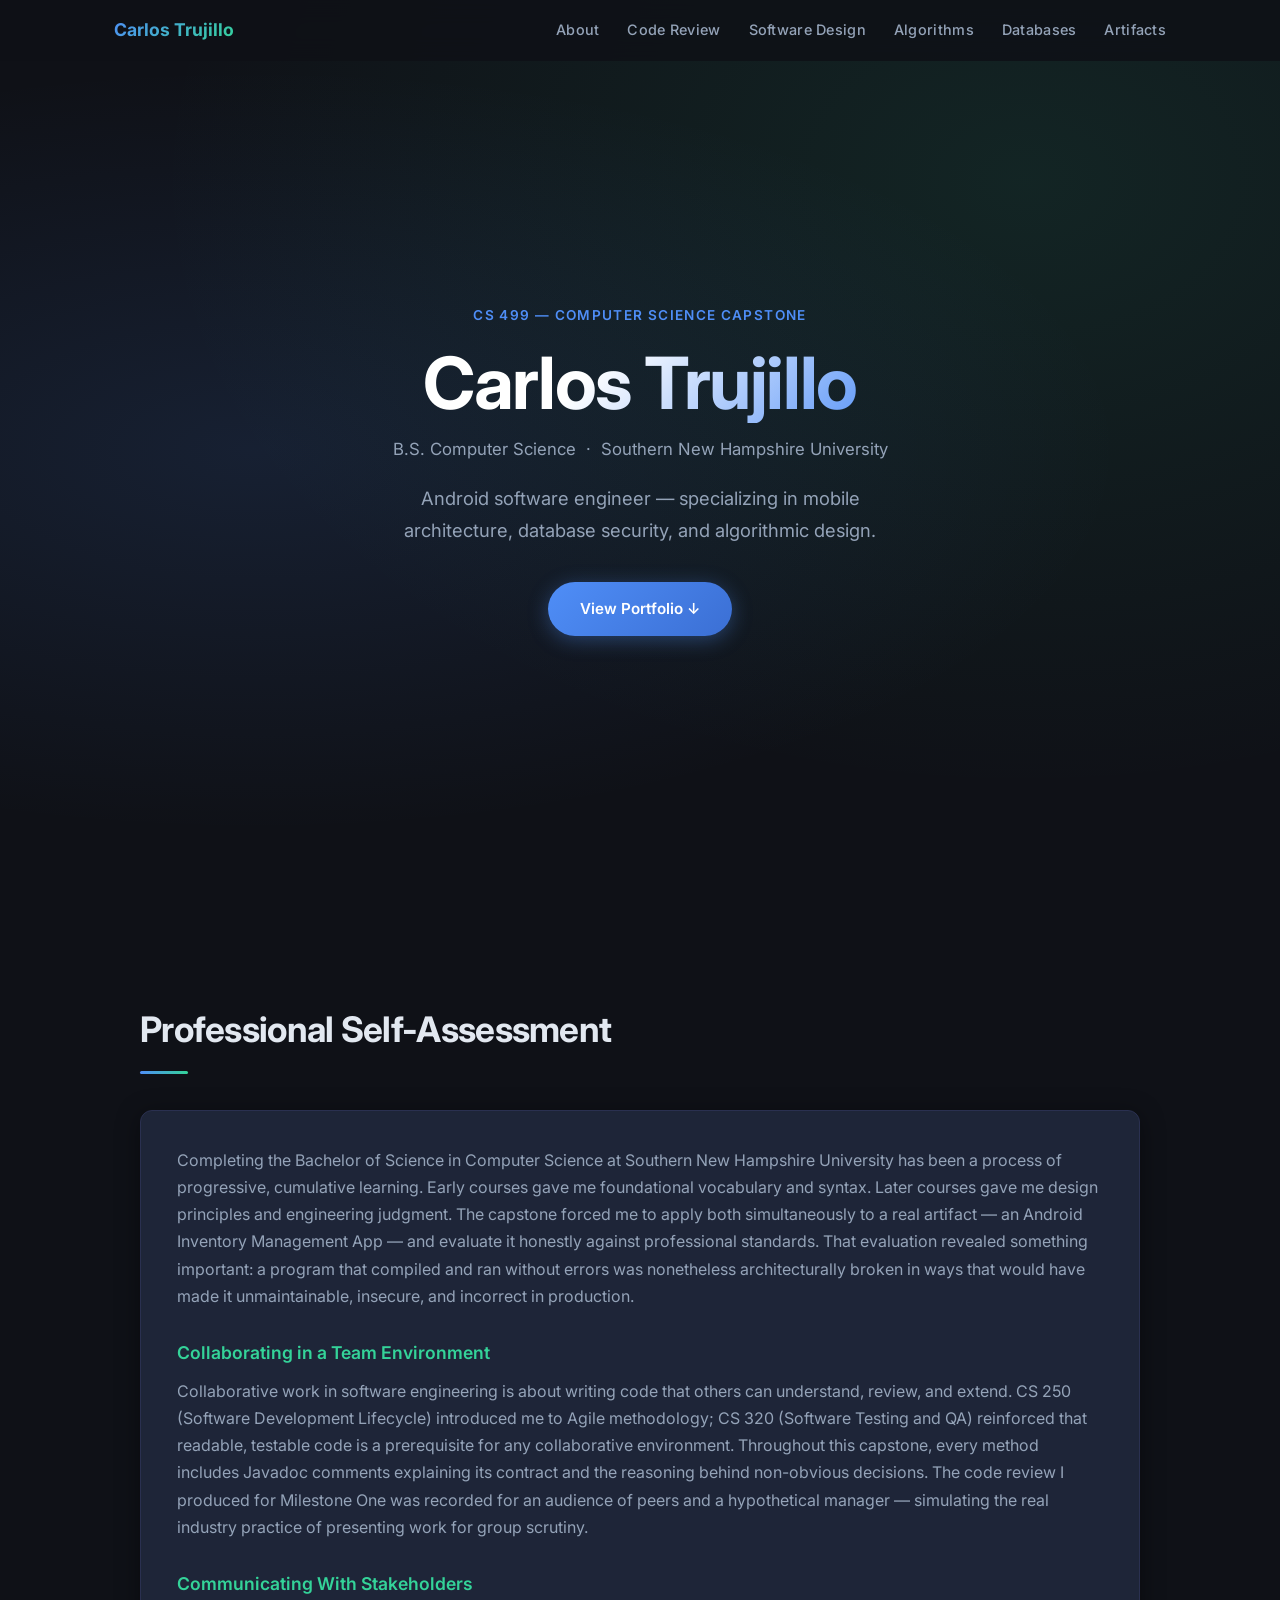
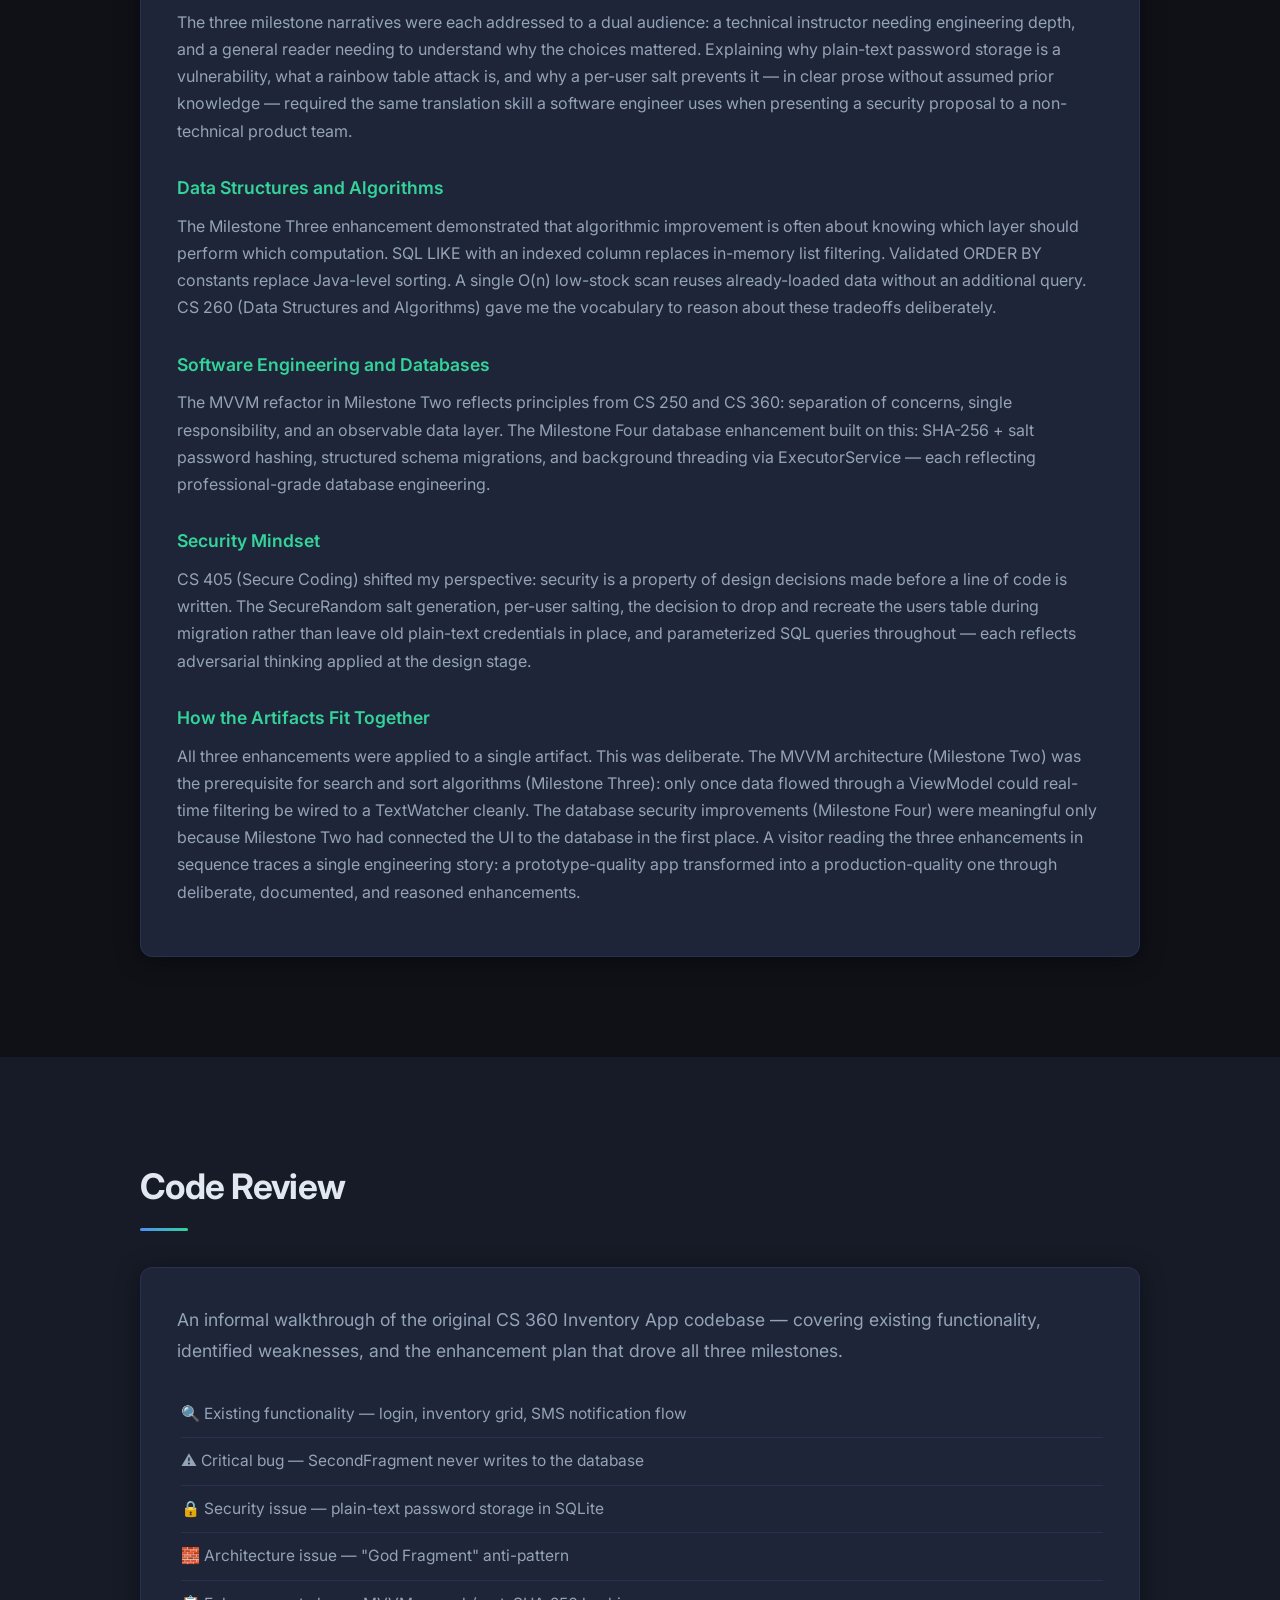
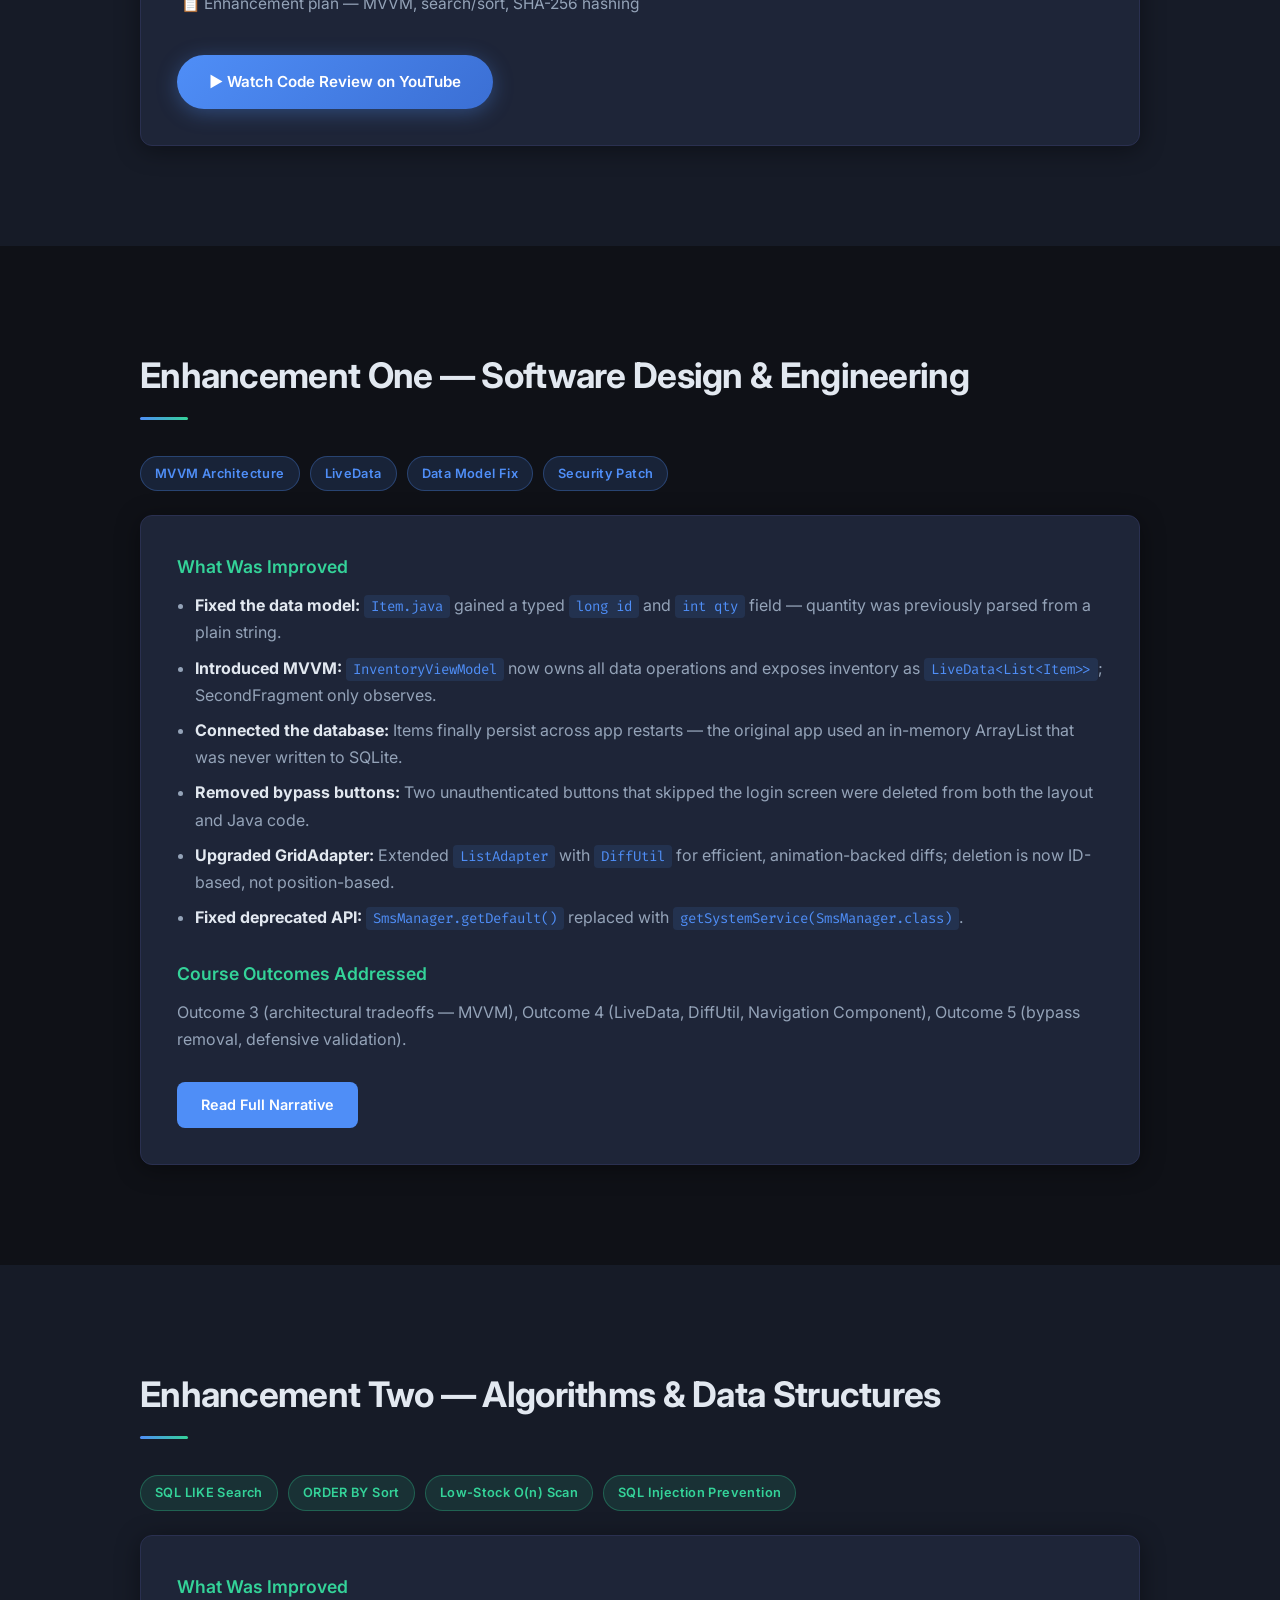
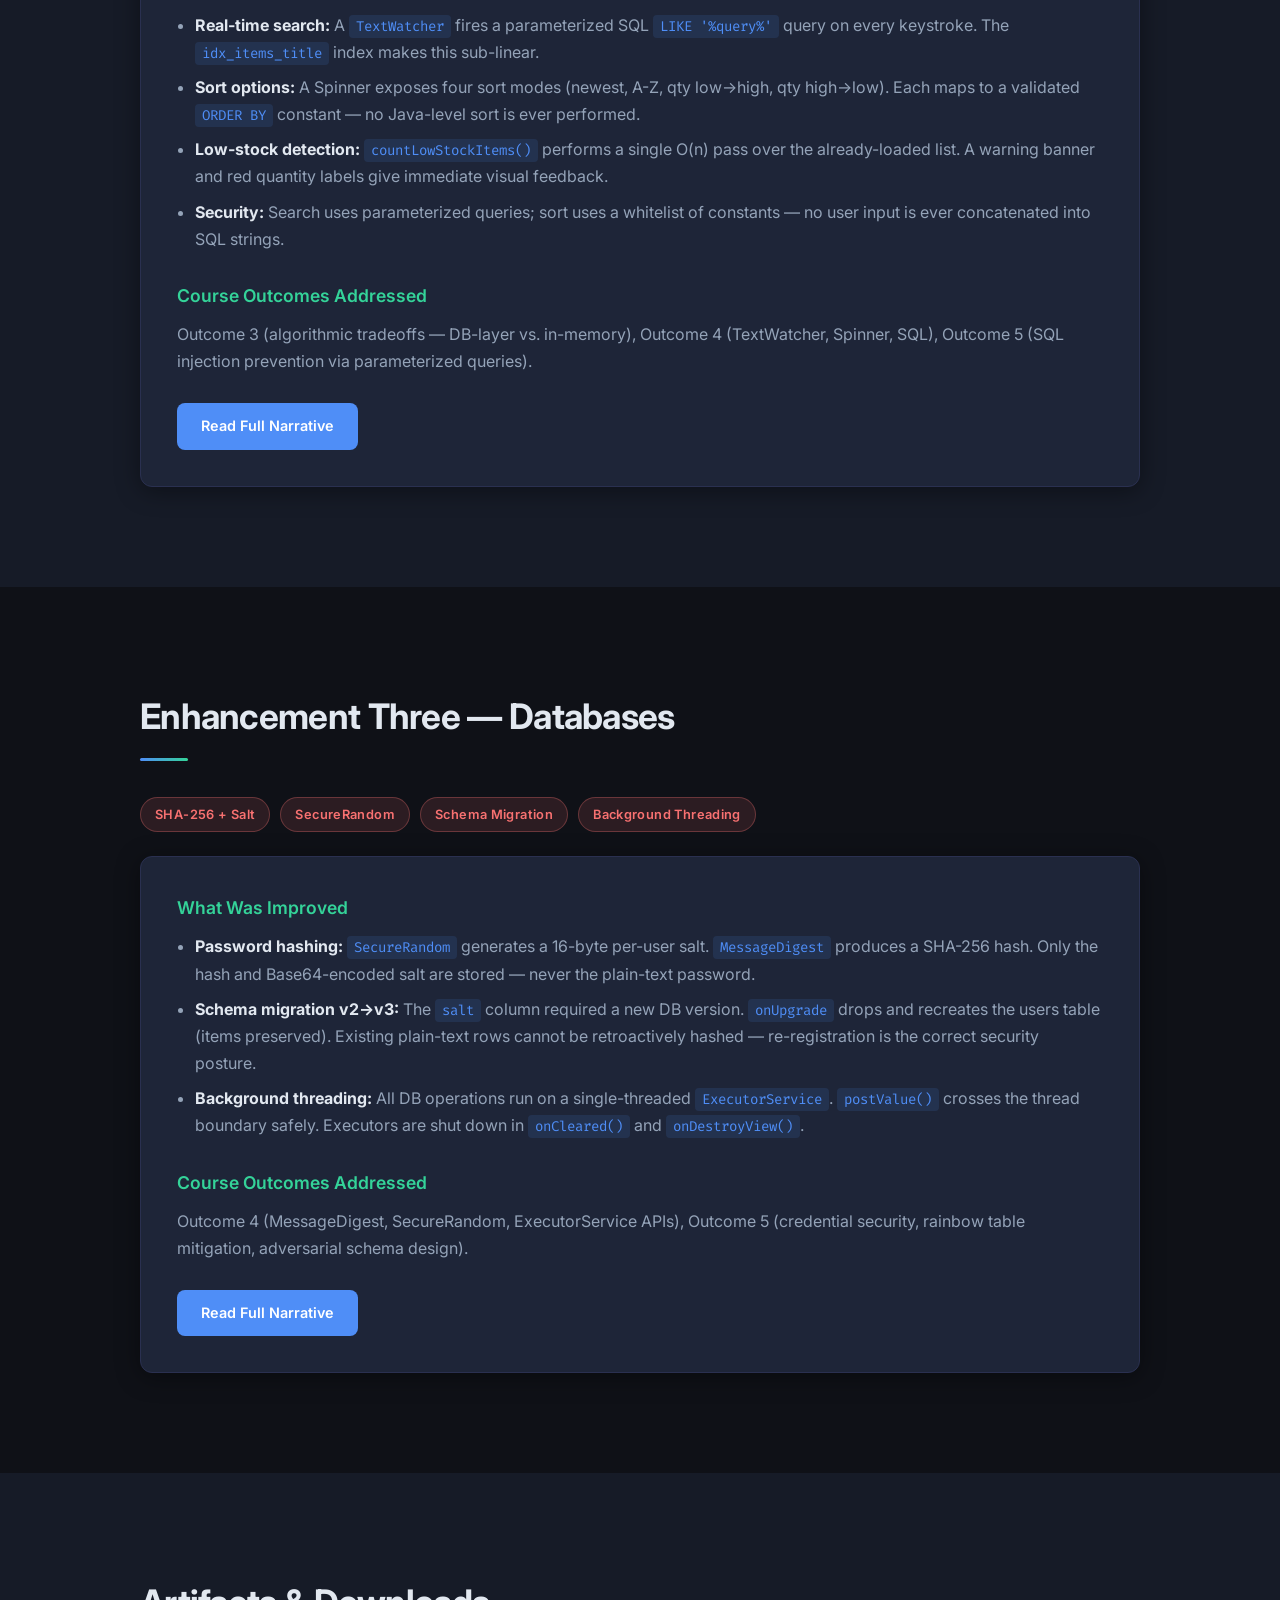
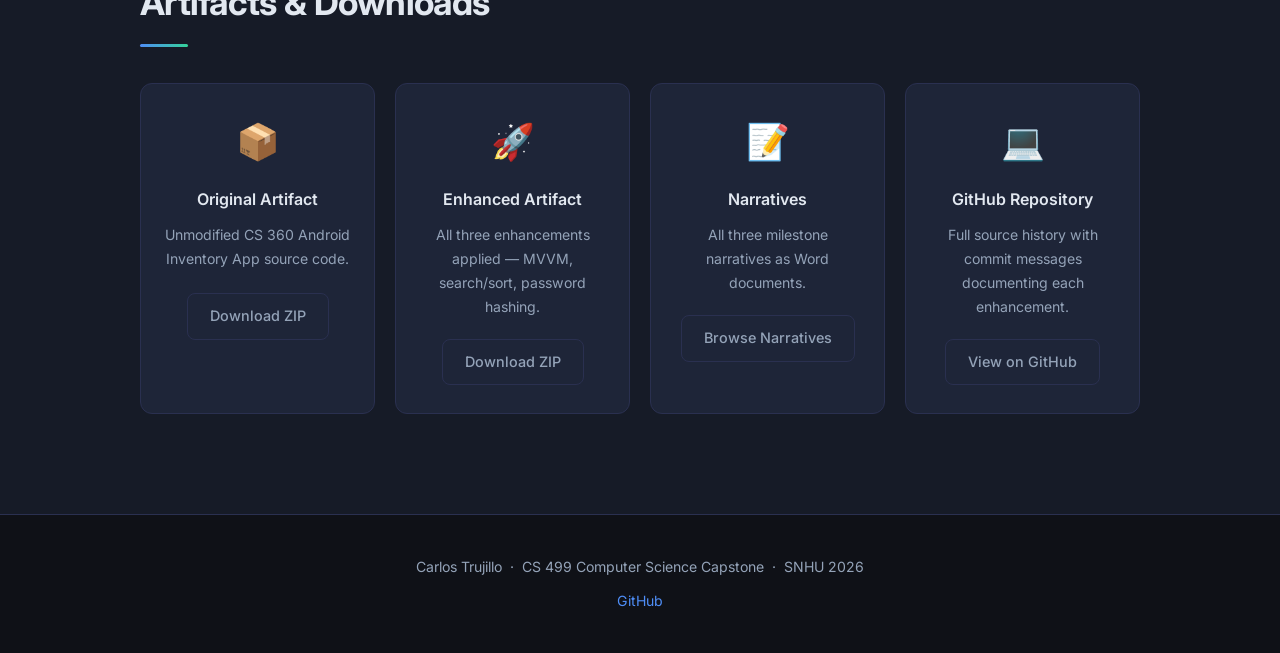
==== commit c905d61c: "Update `docs/index.html` to remove links to original and enhanced artifact code." ====
--- a/docs/index.html
+++ b/docs/index.html
@@ -191,8 +191,6 @@
 
         <div class="btn-row">
           <a href="narratives/software-engineering.html" class="btn-secondary">Read Full Narrative</a>
-          <a href="artifacts/original/" class="btn-outline">Original Code</a>
-          <a href="artifacts/enhanced/" class="btn-outline">Enhanced Code</a>
         </div>
       </div>
     </div>
@@ -229,8 +227,6 @@
 
         <div class="btn-row">
           <a href="narratives/algorithms.html" class="btn-secondary">Read Full Narrative</a>
-          <a href="artifacts/original/" class="btn-outline">Original Code</a>
-          <a href="artifacts/enhanced/" class="btn-outline">Enhanced Code</a>
         </div>
       </div>
     </div>
@@ -266,8 +262,6 @@
 
         <div class="btn-row">
           <a href="narratives/databases.html" class="btn-secondary">Read Full Narrative</a>
-          <a href="artifacts/original/" class="btn-outline">Original Code</a>
-          <a href="artifacts/enhanced/" class="btn-outline">Enhanced Code</a>
         </div>
       </div>
     </div>
